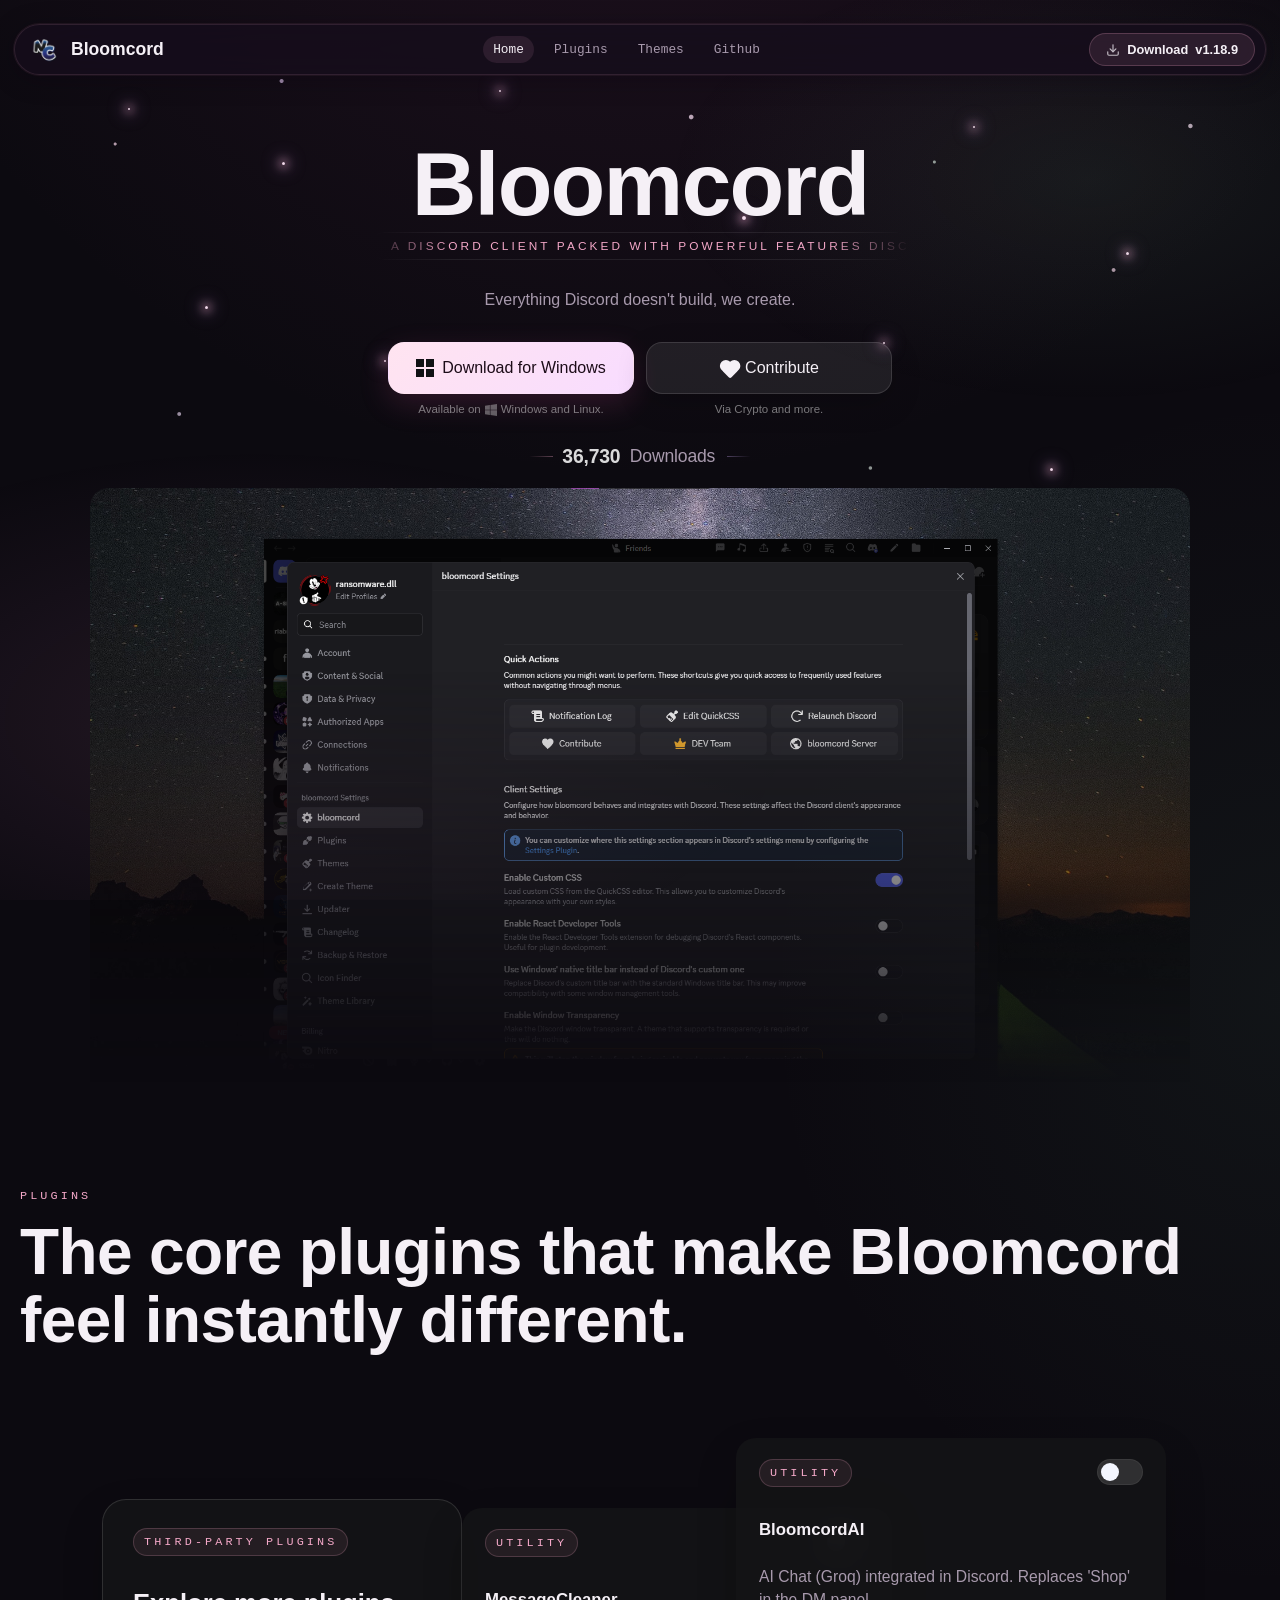
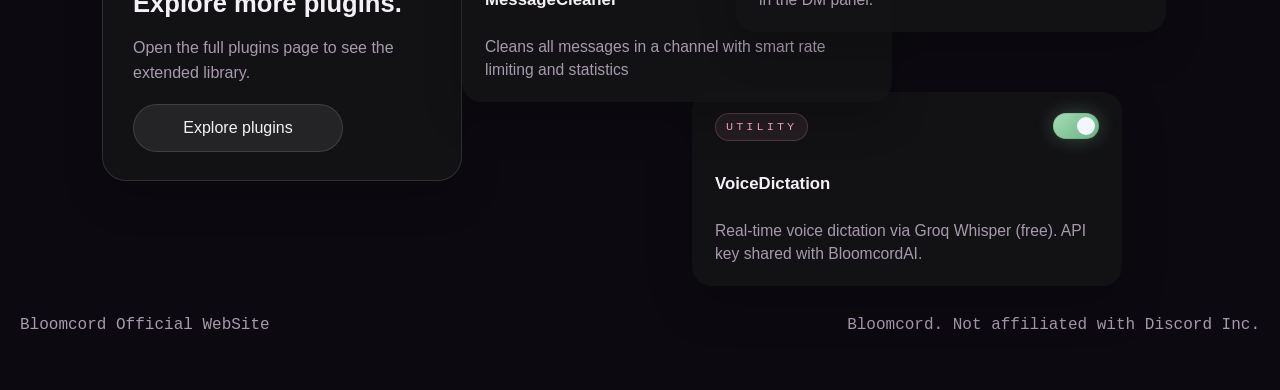
==== index.html @ 171404c5 "Add files via upload" ====
<!DOCTYPE html>
<html lang="en">
<head>
  <meta charset="utf-8">
  <meta name="viewport" content="width=device-width, initial-scale=1">
  <title>Bloomcord</title>
  <meta name="description" content="Bloomcord is a Discord client packed with powerful features Discord never gave you.">
  <link rel="icon" type="image/png" href="image.png">
  <link rel="stylesheet" href="https://api.fontshare.com/v2/css?f[]=satoshi@300,301,400,401,500,501,700,701,900,901,1,2&f[]=jet-brains-mono@101,200,201,300,301,400,401,500,501,600,601,700,701,800,801,1,2&display=swap">
  <link rel="stylesheet" href="styles.css">
</head>
<body data-page="home">
  <div class="home-sky" aria-hidden="true">
    <div class="starfield">
      <span class="star star-1"></span>
      <span class="star star-2"></span>
      <span class="star star-3"></span>
      <span class="star star-4"></span>
      <span class="star star-5"></span>
      <span class="star star-6"></span>
      <span class="star star-7"></span>
      <span class="star star-8"></span>
      <span class="star star-9"></span>
      <span class="star star-10"></span>
      <span class="star star-11"></span>
      <span class="star star-12"></span>
    </div>
  </div>

  <div class="site-shell">
    <header class="site-header glass">
      <a href="/" class="brand" aria-current="page">
        <img class="brand-mark" src="image.png" alt="Bloomcord logo" width="28" height="28">
        <span>Bloomcord</span>
      </a>
      <nav class="main-nav">
        <a href="/" class="is-active">Home</a>
        <a href="plugins.html">Plugins</a>
        <a href="themes.html">Themes</a>
       
        
        <a href="github.html">Github</a>
      </nav>
      <a href="downloads/bloomcord-Installer.exe" download="bloomcord-Installer.exe" class="header-download-btn">
        <svg width="14" height="14" viewBox="0 0 24 24" fill="none" stroke="currentColor" stroke-width="2" stroke-linecap="round" stroke-linejoin="round">
          <path d="M21 15v4a2 2 0 0 1-2 2H5a2 2 0 0 1-2-2v-4"></path>
          <polyline points="7 10 12 15 17 10"></polyline>
          <line x1="12" y1="15" x2="12" y2="3"></line>
        </svg>
        Download <span>v1.18.9</span>
      </a>
      <button class="nav-hamburger" aria-label="Open menu" aria-expanded="false">
        <span></span><span></span><span></span>
      </button>
    </header>

    <div class="mobile-nav-drawer" aria-hidden="true">
      <div class="mobile-nav-backdrop"></div>
      <div class="mobile-nav-panel">
        <div class="mobile-nav-header">
          <a href="/" class="brand">
            <img class="brand-mark" src="image.png" alt="Bloomcord logo" width="24" height="24">
            <span>Bloomcord</span>
          </a>
          <button class="mobile-nav-close" aria-label="Close menu">✕</button>
        </div>
        <nav class="mobile-nav-links">
          <a href="/" class="is-active">Home</a>
          <a href="plugins.html">Plugins</a>
          <a href="themes.html">Themes</a>
          
          
          <a href="github.html">Github</a>
        </nav>
        <a href="downloads/bloomcord-Installer.exe" download="bloomcord-Installer.exe" class="mobile-nav-download">
          <svg width="14" height="14" viewBox="0 0 24 24" fill="none" stroke="currentColor" stroke-width="2.5" stroke-linecap="round" stroke-linejoin="round">
            <path d="M21 15v4a2 2 0 0 1-2 2H5a2 2 0 0 1-2-2v-4"></path>
            <polyline points="7 10 12 15 17 10"></polyline>
            <line x1="12" y1="15" x2="12" y2="3"></line>
          </svg>
          Download <span>v1.18.9</span>
        </a>
      </div>
    </div>

    <main class="page page-home">
      <section class="hero hero-home moon-hero">
        <div class="hero-copy hero-copy-centered">
          <h1>Bloomcord</h1>
          <div class="hero-eyebrow-marquee eyebrow" data-reveal>
            <div class="hero-eyebrow-marquee-track">
              <span class="hero-eyebrow-copy">A Discord client packed with powerful features Discord never gave you.</span>
              <span class="hero-eyebrow-copy" aria-hidden="true">A Discord client packed with powerful features Discord never gave you.</span>
            </div>
          </div>
          <p class="hero-text hero-home-subtitle">Everything Discord doesn't build, we create.</p>
          <div class="hero-actions hero-actions-centered hero-actions-download" data-reveal>
            <div class="download-cta-block">
              <a class="button button-primary button-download-windows" href="downloads/bloomcord-Installer.exe" download="bloomcord-Installer.exe">
                <span class="windows-logo" aria-hidden="true"><span></span><span></span><span></span><span></span></span>
                <span>Download for Windows</span>
              </a>
              <p class="platform-availability">
                Available on
                <svg width="12" height="12" viewBox="0 0 24 24" fill="currentColor" aria-hidden="true">
                  <path d="M0 3.449L9.75 2.1v9.451H0m10.949-9.602L24 0v11.4H10.949M0 12.6h9.75v9.451L0 20.699M10.949 12.6H24V24l-13.051-1.949"></path>
                </svg>
                Windows and Linux.
              </p>
            </div>
            <div class="contribute-cta-block">
              <button class="button button-secondary button-contribute-hero" type="button" id="contribute-btn">
                <span class="contribute-logo" aria-hidden="true"><span class="contribute-heart"></span></span>
                <span>Contribute</span>
              </button>
              <p class="platform-availability">Via Crypto and more.</p>
            </div>
          </div>
          <p class="stats-text" data-reveal>
            <span id="download-counter" class="counter-value">0</span> Downloads
          </p>
        </div>
        <div class="hero-app-frame" data-reveal>
          <img class="hero-app-screenshot" src="hero-screenshot.png" alt="Bloomcord settings interface" width="1280" height="800">
        </div>
      </section>

      <section class="section-copy" data-reveal>
        <p class="eyebrow">Plugins</p>
        <h2>The core plugins that make Bloomcord feel instantly different.</h2>
      </section>

      <section class="feature-layout feature-layout-home" data-reveal>
        <article class="home-plugin-callout glass-lite">
          <span class="feature-chip">Third-party plugins</span>
          <h3>Explore more plugins.</h3>
          <p>Open the full plugins page to see the extended library.</p>
          <a href="plugins.html" class="button button-secondary">Explore plugins</a>
        </article>
        <div class="feature-column feature-column-home">
          <div class="feature-grid feature-grid-home">
            <article class="feature-card feature-plugin-card glass-lite" data-enabled="false">
              <div class="feature-plugin-head">
                <div>
                  <span class="feature-chip">Utility</span>
                  <h3>MessageCleaner</h3>
                </div>
                <button class="plugin-switch" type="button" aria-pressed="false" aria-label="Toggle MessageCleaner"><span></span></button>
              </div>
              <p>Cleans all messages in a channel with smart rate limiting and statistics</p>
            </article>
            <article class="feature-card feature-plugin-card glass-lite" data-enabled="false">
              <div class="feature-plugin-head">
                <div>
                  <span class="feature-chip">Utility</span>
                  <h3>BloomcordAI</h3>
                </div>
                <button class="plugin-switch" type="button" aria-pressed="false" aria-label="Toggle BloomcordAI"><span></span></button>
              </div>
              <p>AI Chat (Groq) integrated in Discord. Replaces 'Shop' in the DM panel.</p>
            </article>
            <article class="feature-card feature-plugin-card glass-lite" data-enabled="true">
              <div class="feature-plugin-head">
                <div>
                  <span class="feature-chip">Utility</span>
                  <h3>VoiceDictation</h3>
                </div>
                <button class="plugin-switch is-on" type="button" aria-pressed="true" aria-label="Toggle VoiceDictation"><span></span></button>
              </div>
              <p>Real-time voice dictation via Groq Whisper (free). API key shared with BloomcordAI.</p>
            </article>
          </div>
        </div>
      </section>
    </main>

    <footer class="site-footer">
      <span>Bloomcord Official WebSite</span>
      <span>Bloomcord. Not affiliated with Discord Inc.</span>
    </footer>
  </div>

  <div class="modal-shell" id="contribute-modal" hidden>
    <div class="modal-backdrop"></div>
    <section class="contribute-modal glass" role="dialog" aria-modal="true" aria-labelledby="contribute-modal-title">
      <button class="modal-close" type="button">Close</button>
      <div class="contribute-modal-glow" aria-hidden="true"></div>
      <div class="contribute-modal-head">
        <p class="eyebrow">Support Bloomcord</p>
        <h2 id="contribute-modal-title">Copy what you need in one place.</h2>
        <p class="hero-text">Wallet addresses live here with instant copy actions.</p>
      </div>
      <div class="contribute-modal-status" aria-live="polite">Choose a contact or wallet to copy</div>
      <div class="contribute-modal-grid">
        <article class="contribute-copy-card glass-lite">
          <span class="feature-chip">Bitcoin</span>
          <h3>BTC</h3>
          <p>Use Bitcoin if you want to support development directly.</p>
          <div class="contribute-copy-row">
            <code>bc1qv44jpec8yytmzvsw49p96e2j4sewwjwt5vjx30</code>
            <button class="button button-secondary contribute-copy-button" type="button">Copy</button>
          </div>
        </article>
        <article class="contribute-copy-card glass-lite">
          <span class="feature-chip">Ethereum</span>
          <h3>ETH</h3>
          <p>Support releases and ongoing updates with ETH.</p>
          <div class="contribute-copy-row">
            <code>0xf93e329Ad86c83facA40224D38c6f4F3a47f514b</code>
            <button class="button button-secondary contribute-copy-button" type="button">Copy</button>
          </div>
        </article>
        <article class="contribute-copy-card glass-lite">
          <span class="feature-chip">Solana</span>
          <h3>SOL</h3>
          <p>Support Bloomcord with SOL if the project is useful to you.</p>
          <div class="contribute-copy-row">
            <code>25uGYhWAfC6VZ8Hc4rnASWkRPAkV6Vmzv33CrUSfoFsf</code>
            <button class="button button-secondary contribute-copy-button" type="button">Copy</button>
          </div>
        </article>
        <article class="contribute-copy-card glass-lite">
          <span class="feature-chip">Litecoin</span>
          <h3>LTC</h3>
          <p>Support Bloomcord with LTC if the project is useful to you.</p>
          <div class="contribute-copy-row">
            <code>ltc1qfs35yx8fmft8qsmlp52lhlrypgsuezgwuydg7s</code>
            <button class="button button-secondary contribute-copy-button" type="button">Copy</button>
          </div>
        </article>
      </div>
    </section>
  </div>

  <script src="common.js"></script>
  <script src="script.js"></script>
</body>
</html>
---- styles.css ----
@import url("https://api.fontshare.com/v2/css?f[]=satoshi@300,301,400,401,500,501,700,701,900,901,1,2&f[]=jet-brains-mono@101,200,201,300,301,400,401,500,501,600,601,700,701,800,801,1,2&display=swap");
:root { color-scheme: dark; --font-sans: "Satoshi",sans-serif; --font-mono: "JetBrains Mono",ui-monospace,SFMono-Regular,Menlo,Monaco,Consolas,"Liberation Mono","Courier New",monospace; --bg: #0c0a10; --surface: rgba(20,14,24,.86); --surface-soft: hsla(320,40%,100%,.04); --surface-dark: rgba(10,8,14,.94); --border: hsla(320,30%,100%,.12); --border-strong: hsla(320,35%,100%,.16); --text: #f5f0f6; --muted: #a89aad; --teal: #f4a8c8; --cyan: #a8d8c0; --pink: #e8b0e0; --violet: #c8a8f0; --bloom-rose: #f078a8; --bloom-lavender: #c8a0f0; --bloom-sage: #8ec9a8; --bloom-coral: #f0a890; --shadow: 0 30px 80px rgba(12,4,18,.42); --radius: 28px; }
* { box-sizing: border-box; }
html { scroll-behavior: smooth; }
body { background: radial-gradient(ellipse 120% 80% at 50% -20%, rgba(120, 48, 100, 0.22), transparent 55%), radial-gradient(ellipse 80% 60% at 100% 50%, rgba(80, 140, 110, 0.08), transparent 50%), var(--bg); color: var(--text); font-family: var(--font-sans); margin: 0px; min-height: 100vh; overflow-x: hidden; overscroll-behavior-y: none; position: relative; }
body::after, body::before { content: ""; inset: 0px; pointer-events: none; position: fixed; z-index: 0; }
body::before { background: radial-gradient(circle at 9% 16%, rgba(255, 220, 240, 0.92) 0px, rgba(255, 220, 240, 0.92) 1px, transparent 2px), radial-gradient(circle at 22% 9%, rgba(240, 210, 255, 0.88) 0px, rgba(240, 210, 255, 0.88) 1.5px, transparent 2.5px), radial-gradient(circle at 38% 21%, rgba(255, 235, 245, 0.85) 0px, rgba(255, 235, 245, 0.85) 1px, transparent 2px), radial-gradient(circle at 54% 13%, rgba(255, 228, 248, 0.95) 0px, rgba(255, 228, 248, 0.95) 1.8px, transparent 2.8px), radial-gradient(circle at 73% 18%, rgba(230, 245, 235, 0.82) 0px, rgba(230, 245, 235, 0.82) 1px, transparent 2px), radial-gradient(circle at 87% 30%, rgba(255, 220, 240, 0.88) 0px, rgba(255, 220, 240, 0.88) 1.4px, transparent 2.4px), radial-gradient(circle at 14% 46%, rgba(248, 228, 255, 0.8) 0px, rgba(248, 228, 255, 0.8) 1.4px, transparent 2.4px), radial-gradient(circle at 31% 58%, rgba(255, 235, 248, 0.9) 0px, rgba(255, 235, 248, 0.9) 1px, transparent 2px), radial-gradient(circle at 49% 39%, rgba(255, 240, 250, 0.82) 0px, rgba(255, 240, 250, 0.82) 1px, transparent 2px), radial-gradient(circle at 68% 52%, rgba(235, 248, 240, 0.78) 0px, rgba(235, 248, 240, 0.78) 1.2px, transparent 2.2px), radial-gradient(circle at 84% 63%, rgba(255, 225, 245, 0.86) 0px, rgba(255, 225, 245, 0.86) 1px, transparent 2px), radial-gradient(circle at 93% 14%, rgba(255, 230, 250, 0.92) 0px, rgba(255, 230, 250, 0.92) 1.7px, transparent 2.7px); opacity: 0.75; }
body::after { background: radial-gradient(ellipse 70% 50% at 20% 80%, rgba(200, 120, 180, 0.12), transparent 60%), radial-gradient(ellipse 60% 45% at 85% 20%, rgba(140, 200, 160, 0.08), transparent 55%); }
.aurora, .backdrop-grid, .fx-canvas { display: none; }
.fx-canvas, .home-sky { display: block; }
a, button, input, select { font: inherit; }
.backdrop-grid, .fx-canvas { inset: 0px; pointer-events: none; position: fixed; }
.aurora { pointer-events: none; position: absolute; }
.fx-canvas { opacity: 1; transform: translateZ(0px); z-index: 0; }
.sparkle-canvas { inset: 0px; pointer-events: none; position: fixed; z-index: 0; }
.backdrop-grid { background-image: linear-gradient(rgba(244, 168, 200, 0.04) 1px, transparent 0px), linear-gradient(90deg, rgba(200, 168, 240, 0.035) 1px, transparent 0px); background-size: 48px 48px; mask-image: radial-gradient(circle, rgb(0, 0, 0), transparent 82%); z-index: 0; }
.aurora-wrap { inset: 0px; overflow: hidden; pointer-events: none; position: fixed; z-index: 0; }
.aurora { animation: 14s ease-in-out 0s infinite alternate none running floatAurora; border-radius: 999px; inset: auto; opacity: 0.85; z-index: 0; }
.aurora-a { animation: 16s ease-in-out 0s infinite alternate none running floatAurora; background: radial-gradient(circle, rgba(180, 72, 130, 0.5) 0px, rgba(120, 48, 100, 0.18) 45%, transparent 75%); height: 700px; left: -160px; top: -180px; width: 700px; }
.aurora-a, .aurora-c { display: block !important; }
.aurora-c { animation-delay: -10s; background: radial-gradient(circle, rgba(100, 160, 130, 0.42), transparent 70%); bottom: -80px; height: 480px; left: 28%; width: 480px; }
.home-sky { inset: 0px; overflow: hidden; pointer-events: none; position: fixed; z-index: 0; }
.starfield { inset: 0px; }
.star, .starfield { position: absolute; }
.star { animation: 3s ease-in-out 0s infinite normal none running twinkle; background: rgba(255, 228, 245, 0.95); border-radius: 999px; box-shadow: rgba(244, 168, 200, 0.75) 0px 0px 10px 2px, rgba(200, 168, 240, 0.35) 0px 0px 18px 4px; will-change: opacity; }
.star-1 { height: 2px; left: 10%; top: 12%; width: 2px; }
.star-2 { animation-delay: -1.4s; height: 3px; left: 22%; top: 18%; width: 3px; }
.star-3 { animation-delay: -3.2s; height: 2px; left: 39%; top: 10%; width: 2px; }
.star-4 { animation-delay: -0.8s; height: 4px; left: 58%; top: 24%; width: 4px; }
.star-5 { animation-delay: -2.6s; height: 2px; left: 76%; top: 14%; width: 2px; }
.star-6 { animation-delay: -4.1s; left: 88%; top: 28%; }
.star-6, .star-7 { height: 3px; width: 3px; }
.star-7 { animation-delay: -2.1s; left: 16%; top: 34%; }
.star-8 { animation-delay: -3.8s; left: 30%; top: 40%; }
.star-8, .star-9 { height: 2px; width: 2px; }
.star-9 { animation-delay: -1.1s; left: 69%; top: 38%; }
.star-10 { animation-delay: -5s; height: 3px; left: 82%; top: 52%; width: 3px; }
.star-11 { animation-delay: -2.9s; height: 2px; left: 12%; top: 60%; width: 2px; }
.star-12 { animation-delay: -4.7s; height: 4px; left: 48%; top: 66%; width: 4px; }
.site-shell { margin: 0px auto; padding: 24px 0px 56px; position: relative; width: min(1260px, 100% - 28px); z-index: 1; }
.glass, .glass-dark, .glass-lite { backdrop-filter: blur(22px); border: 1px solid var(--border); box-shadow: var(--shadow); }
.glass { background: var(--surface); }
.glass-dark { background: var(--surface-dark); border-color: var(--border-strong); }
.glass-lite { background: var(--surface-soft); }
.site-header { align-items: center; border-radius: 999px; display: flex; gap: 12px; justify-content: space-between; padding: 8px 10px 8px 16px; position: sticky; top: 10px; transition: transform 0.7s cubic-bezier(0.19, 1, 0.22, 1), opacity 0.7s cubic-bezier(0.19, 1, 0.22, 1); will-change: transform, opacity; z-index: 100; backdrop-filter: blur(28px) !important; background: rgba(22, 14, 28, 0.84) !important; border-color: rgba(244, 168, 200, 0.12) !important; box-shadow: rgba(12, 4, 18, 0.36) 0px 4px 24px, rgba(244, 168, 200, 0.08) 0px 0px 0px 1px !important; }
.site-header.is-hidden { filter: blur(10px); opacity: 0; pointer-events: none; transform: translateY(-60px) scale(0.92); }
.header-download-btn { align-items: center; background: rgba(244, 168, 200, 0.1); border: 1px solid rgba(244, 168, 200, 0.22); border-radius: 999px; color: var(--text); display: inline-flex; font-size: 0.8rem; font-weight: 600; gap: 7px; padding: 8px 16px; text-decoration: none; transition: background 0.16s, border-color 0.16s, transform 0.16s; white-space: nowrap; }
.header-download-btn:hover { background: rgba(244, 168, 200, 0.18); border-color: rgba(244, 168, 200, 0.38); transform: translateY(-1px); }
.header-download-btn svg { flex-shrink: 0; opacity: 0.75; }
.brand { align-items: center; color: var(--text); display: inline-flex; font-family: var(--font-sans); font-size: 1.1rem; font-weight: 800; gap: 12px; text-decoration: none; }
.brand-mark { border-radius: 6px; display: block; height: 28px; object-fit: contain; width: 28px; }
.main-nav { align-items: center; display: flex; flex-wrap: wrap; gap: 10px; }
.console-label, .counter-card span, .counter-card strong, .download-card small, .eyebrow, .feature-chip, .header-status, .inline-status, .main-nav a, .metric-card span, .seeded-creds, .site-footer, .stack-chip, .timeline-date, .user-meta { font-family: var(--font-mono); }
.main-nav a { border-radius: 999px; color: var(--muted); font-size: 0.8rem; padding: 6px 10px; text-decoration: none; transition: background 0.18s, color 0.18s; }
.main-nav a.is-active, .main-nav a:hover { background: rgba(244, 168, 200, 0.1); color: var(--text); }
.header-status { background: rgba(200, 168, 240, 0.12); border-radius: 999px; color: var(--teal); font-size: 0.74rem; padding: 9px 12px; }
.page { padding-top: 22px; }
[data-reveal] { opacity: 0; transform: translateY(32px); transition: opacity 1.4s cubic-bezier(0.22, 1, 0.36, 1), transform 1.4s cubic-bezier(0.22, 1, 0.36, 1); will-change: opacity, transform; }
[data-reveal].revealed { opacity: 1; transform: translateY(0px); }
[data-stagger] { opacity: 0; transform: translateY(32px); transition: opacity 1.4s cubic-bezier(0.22, 1, 0.36, 1), transform 1.4s cubic-bezier(0.22, 1, 0.36, 1); will-change: opacity, transform; }
[data-stagger].revealed { opacity: 1; transform: translateY(0px); }
[data-stagger]:first-child { transition-delay: 0ms; }
[data-stagger]:nth-child(2) { transition-delay: 0.25s; }
[data-stagger]:nth-child(3) { transition-delay: 0.5s; }
[data-stagger]:nth-child(4) { transition-delay: 0.75s; }
[data-stagger]:nth-child(5) { transition-delay: 1s; }
[data-stagger]:nth-child(6) { transition-delay: 1.25s; }
[data-stagger]:nth-child(7) { transition-delay: 1.5s; }
[data-stagger]:nth-child(8) { transition-delay: 1.75s; }
.word-reveal { display: inline-block; opacity: 0; transform: translateY(20px); transition-behavior: normal, normal; transition-duration: 1.2s, 1.2s; transition-timing-function: cubic-bezier(0.16, 1, 0.3, 1), cubic-bezier(0.16, 1, 0.3, 1); transition-property: opacity, transform; transition-delay: calc(var(--wi)*.12s); will-change: opacity, transform; }
.word-reveal.revealed { opacity: 1; transform: translateY(0px); }
.auth-panel, .callout-panel, .community-card, .feature-column, .hero-home, .info-card, .page-hero, .spotlight-card, .stack-column, .timeline-panel { border-radius: var(--radius); }
.hero-home { display: grid; gap: 22px; grid-template-columns: 1.08fr 0.92fr; min-height: 560px; padding: 28px; }
.moon-hero { align-items: center; background: none; border: 0px; box-shadow: none; display: flex; flex-direction: column; gap: 6px; justify-content: center; min-height: calc(-180px + 100vh); padding: 40px 24px 64px; position: relative; text-align: center; }
.page-hero { padding: 28px; }
.hero-copy, .page-hero { display: flex; flex-direction: column; justify-content: center; }
.hero-copy-centered { align-items: center; position: relative; width: min(100%, 920px); z-index: 1; }
.hero-eyebrow-marquee { background: transparent; border: 1px solid rgba(255, 255, 255, 0.08); border-radius: 999px; box-shadow: none; margin: 0px 0px 16px; mask-image: linear-gradient(90deg, transparent, rgb(0, 0, 0) 15%, rgb(0, 0, 0) 85%, transparent); overflow: hidden; padding: 6px 20px; width: min(100%, 540px); }
.hero-eyebrow-marquee-track { animation: 18s linear 0s infinite normal none running heroMarquee; display: flex; min-width: 100%; width: max-content; will-change: transform; }
.hero-eyebrow-copy { flex: 0 0 auto; padding-right: 3rem; white-space: nowrap; }
.hero-eyebrow-copy, .hero-eyebrow-marquee, .hero-home-subtitle, .hero-runtime .console-label, .hero-runtime h2 { font-family: var(--font-sans); }
.hero-eyebrow-marquee { font-size: 0.65rem; font-weight: 500; letter-spacing: 0.24em; opacity: 0.8; text-transform: uppercase; }
.hero-home-subtitle { font-weight: 500; margin-top: 0px; max-width: 760px; }
.hero-app-frame { border-radius: 18px 18px 0px 0px; box-shadow: rgba(0, 0, 0, 0.5) 0px -4px 60px, rgba(255, 255, 255, 0.07) 0px 0px 0px 1px; margin: 16px auto 0px; mask-image: linear-gradient(rgb(0, 0, 0) 30%, transparent); overflow: hidden; position: relative; width: min(1100px, 100%); }
.hero-app-frame::after { display: none; }
.hero-app-screenshot { border-radius: 18px 18px 0px 0px; display: block; height: auto; object-fit: cover; width: 100%; }
.console-label, .eyebrow, .feature-chip, .stack-chip, .team-group-title { font-size: 0.74rem; letter-spacing: 0.26em; margin: 0px 0px 16px; text-transform: uppercase; }
.team-group-title { display: block; font-size: 1.1rem; font-weight: 800; letter-spacing: 0.05em; margin: 48px 0px 24px; }
.role-owner { color: rgb(163, 112, 247) !important; text-shadow: rgba(163, 112, 247, 0.4) 0px 0px 25px; }
.role-team { color: rgb(62, 130, 247) !important; text-shadow: rgba(62, 130, 247, 0.4) 0px 0px 25px; }
.role-mod { color: rgb(241, 196, 15) !important; text-shadow: rgba(241, 196, 15, 0.4) 0px 0px 25px; }
.role-helper { color: rgb(46, 204, 113) !important; text-shadow: rgba(46, 204, 113, 0.4) 0px 0px 25px; }
.role-contributor { color: rgb(255, 133, 255) !important; text-shadow: rgba(255, 133, 255, 0.4) 0px 0px 25px; }
.hero-eyebrow-marquee { margin: 0px 0px 4px; }
.console-label, .eyebrow, .feature-chip, .stack-chip { color: var(--teal); }
.callout-panel h2, .community-card h3, .console-main h2, .download-card h3, .hero-copy h1, .info-card h3, .page-hero h1, .section-copy h2, .section-copy h3, .spotlight-card h3, .user-head h4 { font-family: var(--font-sans); letter-spacing: -0.01em; line-height: 1.06; margin: 0px; }
.hero-copy h1 { font-size: clamp(3rem, 7vw, 5.6rem); max-width: 10ch; }
.hero-copy-centered h1 { font-size: clamp(3rem, 7vw, 5.6rem); letter-spacing: -0.02em; max-width: none; }
.page-hero h1, .section-copy h2 { font-size: clamp(2.4rem, 5vw, 4.4rem); max-width: 12ch; }
.callout-panel h2, .section-copy h3 { font-size: clamp(1.8rem, 3vw, 2.4rem); }
.auth-form span, .callout-panel p, .community-card p, .console-main p, .download-card p, .download-card small, .feature-card p, .hero-text, .info-card p, .inline-status, .seeded-creds, .site-footer, .spotlight-card p, .stack-item p, .timeline-item p, .user-card small { color: var(--muted); }
.callout-panel p, .community-card p, .console-main p, .download-card p, .feature-card p, .hero-text, .info-card p, .spotlight-card p, .stack-item p, .timeline-item p { font-size: 1rem; line-height: 1.78; margin: 22px 0px 0px; }
.button-row, .counter-row, .hero-actions, .user-actions { display: flex; flex-wrap: wrap; gap: 12px; }
.stats-text { align-items: center !important; color: var(--muted) !important; display: flex !important; font-family: var(--font-sans) !important; font-size: 1.1rem !important; gap: 12px !important; justify-content: center !important; letter-spacing: -0.01em !important; margin-top: 2rem !important; }
#stable-downloads { background: linear-gradient(135deg, rgb(255, 210, 230), rgb(200, 168, 240)) text; color: var(--text); font-family: var(--font-sans); font-size: 1.15rem; font-weight: 800; -webkit-text-fill-color: transparent; display: inline-block; text-shadow: rgba(244, 168, 200, 0.2) 0px 0px 24px; vertical-align: middle; }
.stats-text::before { background: linear-gradient(90deg, transparent, rgba(244, 168, 200, 0.35)); }
.stats-text::after, .stats-text::before { content: ""; display: block; height: 1px; width: 24px; }
.stats-text::after { background: linear-gradient(270deg, transparent, rgba(200, 168, 240, 0.35)); }
.counter-value { display: inline-block; min-width: 1.5ch; transition: transform 0.6s cubic-bezier(0.34, 1.56, 0.64, 1); }
.counter-value.counting { transform: scale(1.1); }
.counter-row, .hero-actions { margin-top: 28px; }
.counter-row-centered, .hero-actions-centered { justify-content: center; }
.hero-actions-download { align-items: center; }
.download-cta-block { align-items: center; display: flex; flex-direction: column; gap: 10px; }
.platform-availability { align-items: center; color: rgba(255, 255, 255, 0.45); display: flex; flex-wrap: wrap; font-size: 0.72rem; font-weight: 400; gap: 4px; justify-content: center; line-height: 1; margin: 0px; opacity: 1; }
.platform-availability svg { flex-shrink: 0; opacity: 0.75; }
.stats-text { align-items: center; color: rgba(255, 255, 255, 0.45); display: flex; font-size: 0.72rem; font-weight: 400; gap: 4px; justify-content: center; line-height: 1; margin: -2px 0px 0px; }
.stats-text span { color: rgba(255, 255, 255, 0.85); font-weight: 600; }
.contribute-cta-block { align-items: center; display: flex; flex-direction: column; gap: 10px; }
.button { align-items: center; background: rgba(255, 255, 255, 0.043); border: 1px solid var(--border); border-radius: 999px; color: var(--text); cursor: pointer; display: inline-flex; gap: 8px; justify-content: center; padding: 14px 18px; text-decoration: none; transition: transform 0.18s, border-color 0.18s, background 0.18s; }
.button:hover { border-color: rgba(255, 255, 255, 0.25); transform: translateY(-2px); }
.button-primary { background: linear-gradient(135deg, rgb(255, 200, 220), rgb(220, 180, 248)); border-color: transparent; color: rgb(28, 12, 24); box-shadow: rgba(244, 168, 200, 0.25) 0px 8px 28px; }
.button-secondary { background: rgba(255, 255, 255, 0.08); }
.button-download-windows { background: linear-gradient(135deg, rgb(255, 228, 240), rgb(248, 220, 255)); border-radius: 16px; box-shadow: rgba(180, 72, 130, 0.2) 0px 10px 30px; color: rgb(28, 12, 24); min-width: 246px; padding: 16px 26px; }
.button-download-windows:hover { background: linear-gradient(135deg, rgb(255, 240, 248), rgb(255, 255, 255)); border-color: transparent; }
.button-contribute-hero { background: rgba(255, 255, 255, 0.08); border-color: rgba(255, 255, 255, 0.12); border-radius: 16px; box-shadow: rgba(0, 0, 0, 0.18) 0px 10px 30px; justify-content: center; min-width: 246px; padding: 16px 26px; }
.button-contribute-hero:hover { background: rgba(255, 255, 255, 0.12); }
.modal-shell { display: grid; inset: 0px; padding: 28px; place-items: center; position: fixed; z-index: 120; }
.modal-shell[hidden] { display: none; }
.modal-backdrop { backdrop-filter: blur(14px); background: radial-gradient(circle at 50% 20%, rgba(244, 168, 200, 0.12), transparent 24%), rgba(8, 4, 12, 0.78); inset: 0px; position: absolute; }
.modal-shell:not([hidden]) .modal-backdrop { animation: 0.22s ease 0s 1 normal forwards running modalFadeIn; }
.contribute-modal { background: linear-gradient(rgba(14, 14, 16, 0.98), rgba(8, 8, 10, 0.96)); border: 1px solid rgba(255, 255, 255, 0.12); border-radius: 34px; box-shadow: rgba(0, 0, 0, 0.46) 0px 38px 120px; max-height: min(92vh, 920px); overflow: auto; padding: 24px; position: relative; width: min(1040px, -32px + 100vw); z-index: 1; }
.modal-shell:not([hidden]) .contribute-modal { animation: 0.28s cubic-bezier(0.2, 0.9, 0.2, 1) 0s 1 normal forwards running modalPopIn; }
.contribute-modal-glow { background: radial-gradient(circle, rgba(244, 168, 200, 0.22), rgba(200, 168, 240, 0.08) 40%, transparent 68%); border-radius: 50%; filter: blur(26px); height: 220px; inset: 0px auto auto 50%; pointer-events: none; position: absolute; transform: translateX(-50%); width: min(540px, 86vw); }
.contribute-modal-grid, .contribute-modal-head, .contribute-modal-status { position: relative; z-index: 1; }
.contribute-modal-head { margin-bottom: 10px; max-width: 640px; }
.contribute-modal-head h2 { font-family: var(--font-sans); font-size: clamp(1.6rem, 4vw, 2.6rem); line-height: 0.95; margin: 8px 0px 6px; }
.contribute-modal-status { align-items: center; background: rgba(255, 255, 255, 0.06); border: 1px solid rgba(255, 255, 255, 0.1); border-radius: 999px; color: rgba(255, 255, 255, 0.86); display: inline-flex; margin-bottom: 14px; min-height: 36px; padding: 8px 12px; }
.contribute-modal-grid { display: grid; gap: 12px; grid-template-columns: repeat(3, minmax(0px, 1fr)); }
.contribute-copy-card { background: linear-gradient(rgba(255, 255, 255, 0.05), rgba(255, 255, 255, 0.03)); border: 1px solid rgba(255, 255, 255, 0.08); border-radius: 20px; overflow: hidden; padding: 16px; position: relative; transition: transform 0.18s, border-color 0.18s, background 0.18s; }
.modal-shell:not([hidden]) .contribute-copy-card { animation: 0.32s ease 0s 1 normal forwards running modalCardIn; opacity: 0; transform: translateY(18px) scale(0.985); }
.modal-shell:not([hidden]) .contribute-copy-card:nth-child(2) { animation-delay: 35ms; }
.modal-shell:not([hidden]) .contribute-copy-card:nth-child(3) { animation-delay: 70ms; }
.modal-shell:not([hidden]) .contribute-copy-card:nth-child(4) { animation-delay: 105ms; }
.modal-shell:not([hidden]) .contribute-copy-card:nth-child(5) { animation-delay: 0.14s; }
.modal-shell:not([hidden]) .contribute-copy-card:nth-child(6) { animation-delay: 175ms; }
.contribute-copy-card::before { background: radial-gradient(circle, rgba(255, 255, 255, 0.08), transparent 72%); border-radius: 50%; content: ""; height: 180px; inset: -35% auto auto 50%; opacity: 0; position: absolute; transform: translateX(-50%); transition: opacity 0.18s; width: 180px; }
.contribute-copy-card:hover { background: linear-gradient(rgba(255, 255, 255, 0.07), rgba(255, 255, 255, 0.04)); border-color: rgba(255, 255, 255, 0.16); transform: translateY(-3px); }
.contribute-copy-card.is-copied::before, .contribute-copy-card:hover::before { opacity: 1; }
.contribute-copy-card h3 { font-size: 1.05rem; margin: 10px 0px 4px; }
.contribute-copy-card p { color: var(--muted); font-size: 0.85rem; margin: 0px; }
.contribute-copy-row { align-items: center; display: flex; gap: 10px; justify-content: space-between; margin-top: 12px; }
.contribute-copy-row code { background: rgba(255, 255, 255, 0.055); border: 1px solid rgba(255, 255, 255, 0.07); border-radius: 14px; color: rgba(255, 255, 255, 0.88); display: block; flex: 1 1 0%; font-family: var(--font-mono); font-size: 0.84rem; min-width: 0px; overflow: hidden; padding: 10px 12px; text-overflow: ellipsis; white-space: nowrap; }
.contribute-copy-button { border-radius: 14px; min-width: 102px; padding-inline: 16px; }
.contribute-copy-card.is-copied .contribute-copy-button { background: rgba(255, 255, 255, 0.16); border-color: rgba(255, 255, 255, 0.22); }
.modal-close { background: rgba(255, 255, 255, 0.05); border: 1px solid rgba(255, 255, 255, 0.1); border-radius: 999px; color: rgba(255, 255, 255, 0.86); cursor: pointer; display: inline-flex; margin-bottom: 20px; margin-left: auto; padding: 10px 14px; position: sticky; top: 0px; z-index: 2; }
.modal-close:hover { background: rgba(255, 255, 255, 0.09); }
body.modal-open { overflow: hidden; }
@keyframes modalFadeIn { 
  0% { opacity: 0; }
  100% { opacity: 1; }
}
@keyframes modalPopIn { 
  0% { opacity: 0; transform: translateY(26px) scale(0.97); }
  100% { opacity: 1; transform: translateY(0px) scale(1); }
}
.contribute-logo { height: 18px; position: relative; transform: rotate(-45deg); width: 18px; }
.contribute-heart, .contribute-heart::after, .contribute-heart::before { background: currentcolor; display: block; position: absolute; }
.contribute-heart { border-radius: 2px; height: 12px; left: 3px; top: 6px; width: 12px; }
.contribute-heart::after, .contribute-heart::before { border-radius: 50%; content: ""; height: 12px; width: 12px; }
.contribute-heart::before { left: 0px; top: -6px; }
.contribute-heart::after { left: 6px; top: 0px; }
.windows-logo { display: grid; gap: 2px; grid-template-columns: repeat(2, 8px); grid-template-rows: repeat(2, 8px); }
.windows-logo span { background: rgb(16, 17, 20); display: block; height: 8px; width: 8px; }
.download-availability { color: rgba(255, 255, 255, 0.76); font-size: 0.95rem; margin: 0px; }
.counter-row { align-items: stretch; }
.counter-card { border-radius: 22px; min-width: 190px; padding: 16px; }
.counter-card.alt { background: rgba(255, 255, 255, 0.06); }
.counter-card strong, .metric-card strong { color: var(--text); display: block; font-size: 1.8rem; margin-top: 10px; }
.moon-stage { display: grid; min-height: 520px; place-items: center; position: relative; width: min(100%, 720px); }
.moon-halo { animation: 8s ease-in-out 0s infinite normal none running pulseMoon; aspect-ratio: 1 / 1; background: radial-gradient(circle, rgba(244, 168, 200, 0.28) 0px, rgba(200, 168, 240, 0.14) 28%, rgba(168, 216, 192, 0.06) 56%, transparent 76%); border-radius: 50%; filter: blur(46px); position: absolute; transform: translateZ(0px); width: min(96vw, 630px); will-change: opacity; }
.moon-disc { aspect-ratio: 1 / 1; display: grid; filter: drop-shadow(rgba(244, 168, 200, 0.2) 0px 0px 28px) drop-shadow(rgba(200, 168, 240, 0.22) 0px 0px 88px); place-items: center; position: relative; transform: translateZ(0px); transition: filter 0.22s; width: min(78vw, 420px); z-index: 1; }
.moon-disc, .moon-image { user-select: none; }
.moon-image { display: block; height: 100%; object-fit: contain; pointer-events: none; width: 100%; -webkit-user-drag: none; }
body[data-page="home"] .moon-disc:hover { filter: drop-shadow(rgba(255, 200, 220, 0.28) 0px 0px 36px) drop-shadow(rgba(220, 180, 248, 0.28) 0px 0px 110px); }
.hero-runtime { border-radius: 24px; margin-top: 24px; padding: 18px 20px; width: min(100%, 520px); }
.hero-runtime h2 { font-family: var(--font-sans); font-size: clamp(1.6rem, 4vw, 2.4rem); margin: 6px 0px 0px; }
.hero-runtime p { margin: 10px 0px 0px; }
.hero-metric-grid { grid-template-columns: repeat(auto-fit, minmax(150px, 1fr)); margin: 34px auto 0px; width: min(100%, 920px); }
.hero-console { padding: 16px; }
.console-top { display: flex; gap: 8px; }
.console-top span { background: rgba(255, 255, 255, 0.22); border-radius: 50%; height: 10px; width: 10px; }
.console-main { padding: 18px 4px 6px; }
.console-main h2 { font-size: clamp(2rem, 4vw, 3.2rem); }
.community-grid, .download-grid, .feature-grid, .info-grid, .metric-grid, .plugin-grid, .stack-list, .timeline-panel, .user-list { display: grid; gap: 16px; }
.community-grid .glass, .discord-member-list .glass, .discord-member-list .glass-dark, .plugin-grid .glass, .plugin-grid .glass-dark, .plugin-grid .glass-lite, .proj-grid .glass, .team-grid .glass-dark, .themes-grid .glass, .themes-grid .glass-dark { backdrop-filter: none; }
.metric-grid { grid-template-columns: repeat(2, minmax(0px, 1fr)); margin-top: 14px; }
.community-card, .download-card, .feature-card, .info-card, .inline-status, .metric-card, .plugin-card, .seeded-creds, .stack-item, .timeline-item, .user-card { background: rgba(255, 255, 255, 0.04); border: 1px solid rgba(255, 255, 255, 0.08); border-radius: 22px; padding: 18px; }
.community-grid, .discord-live-grid, .download-grid, .feature-layout, .info-grid, .preview-shell, .preview-toolbar, .spotlight-row { display: grid; gap: 18px; margin-top: 18px; }
.spotlight-row { grid-template-columns: repeat(3, minmax(0px, 1fr)); margin-top: 20px; }
.discord-live-shell, .feature-layout, .team-shell { margin-top: 18px; padding: 22px; }
.team-head { margin: 0px auto; max-width: 720px; text-align: center; }
.team-group { margin-top: 18px; }
.team-group-title { color: rgb(232, 176, 224); font-size: 1.3rem; margin: 0px 0px 14px; text-align: center; }
.team-grid { display: grid; gap: 14px; grid-template-columns: repeat(auto-fit, minmax(200px, 1fr)); justify-content: center; margin: 0px auto; max-width: 960px; }
.team-grid-owner { grid-template-columns: repeat(auto-fit, minmax(200px, 280px)); justify-content: center; }
.team-card { background: rgba(18, 18, 20, 0.85); border: 1px solid rgba(255, 255, 255, 0.08); border-radius: 16px; margin: 0px auto; overflow: hidden; padding: 24px 16px 18px; position: relative; transition: border-color 0.18s, transform 0.18s; width: 100%; }
.team-card:hover { border-color: rgba(255, 255, 255, 0.16); transform: translateY(-2px); }
.team-card::before { display: none; }
.team-card > * { position: relative; z-index: 1; }
.team-avatar-wrap { margin: 0px auto 10px; position: relative; width: 64px; }
.team-avatar { background: rgba(255, 255, 255, 0.06); border: 2px solid rgba(255, 255, 255, 0.1); border-radius: 50%; height: 64px; overflow: hidden; width: 64px; }
.team-avatar-fallback, .team-avatar-image { display: grid; height: 100%; place-items: center; width: 100%; }
.team-avatar-image { object-fit: cover; }
.team-avatar-decoration { height: calc(100% + 24px); inset: -12px; object-fit: contain; pointer-events: none; position: absolute; width: calc(100% + 24px); z-index: 2; }
.team-avatar-fallback { color: rgba(255, 255, 255, 0.92); font-family: var(--font-sans); font-size: 2rem; }
.team-avatar-wrap .discord-status-dot { border: 3px solid rgba(18, 18, 20, 0.95); bottom: 0px; height: 14px; position: absolute; right: 0px; width: 14px; }
.team-card h4 { font-size: 1.1rem; font-weight: 700; margin: 0px; }
.team-card h4, .team-card p, .team-handle, .team-role { text-align: center; }
.team-handle { display: none; }
.team-github-badge { align-items: center; background: rgba(255, 255, 255, 0.08); border: 1px solid rgba(255, 255, 255, 0.15); border-radius: 50%; color: rgba(255, 255, 255, 0.55); display: flex; height: 28px; justify-content: center; position: absolute; right: 12px; text-decoration: none; top: 12px; transition: background 0.2s, color 0.2s, border-color 0.2s; width: 28px; }
.team-github-badge:hover { background: rgba(255, 255, 255, 0.16); border-color: rgba(255, 255, 255, 0.35); color: rgba(255, 255, 255, 0.9); }
.team-role { color: rgba(255, 255, 255, 0.82); display: block; font-size: 0.9rem; font-weight: 700; margin: 6px 0px 0px; }
.team-card p { color: rgba(255, 255, 255, 0.45); font-size: 0.82rem; font-style: italic; line-height: 1.4; margin: 8px auto 0px; max-width: 280px; }
.discord-live-head { max-width: 760px; }
.discord-live-grid { align-items: start; grid-template-columns: 1.05fr 0.95fr 0.95fr; }
.discord-live-card { border-radius: 24px; padding: 20px; }
.discord-live-summary { gap: 18px; }
.discord-live-server { align-items: center; display: flex; gap: 16px; }
.discord-live-server h3 { font-size: 1.4rem; margin: 8px 0px; }
.discord-live-server p { color: var(--muted); line-height: 1.6; margin: 0px; }
.discord-live-icon { background: rgba(255, 255, 255, 0.08); border: 1px solid rgba(255, 255, 255, 0.08); border-radius: 22px; display: grid; flex: 0 0 auto; font-family: var(--font-sans); font-size: 2rem; height: 72px; overflow: hidden; place-items: center; width: 72px; }
.discord-live-icon img { display: block; height: 100%; object-fit: cover; width: 100%; }
.discord-live-metrics { display: grid; gap: 14px; grid-template-columns: repeat(2, minmax(0px, 1fr)); margin: 18px 0px; }
.discord-live-metric { background: rgba(255, 255, 255, 0.04); border: 1px solid rgba(255, 255, 255, 0.06); border-radius: 18px; padding: 16px; }
.discord-live-metric span { color: var(--muted); display: block; margin-bottom: 8px; }
.discord-live-metric strong { font-size: 1.9rem; }
.discord-hierarchy-list, .discord-member-list { display: grid; gap: 6px; max-height: 400px; overflow-y: auto; scrollbar-color: rgba(255, 255, 255, 0.12) transparent; scrollbar-width: thin; }
.discord-hierarchy-item, .discord-member-item { align-items: center; background: rgba(255, 255, 255, 0.04); border: 1px solid rgba(255, 255, 255, 0.06); border-radius: 12px; display: flex; gap: 10px; justify-content: space-between; padding: 10px 14px; }
.discord-hierarchy-item { justify-content: flex-start; }
.discord-hierarchy-category { color: rgba(255, 255, 255, 0.45); font-size: 0.72rem; font-weight: 700; letter-spacing: 0.08em; margin-top: 10px; padding: 4px 2px; text-transform: uppercase; }
.discord-hierarchy-category:first-child { margin-top: 0px; }
.discord-hierarchy-icon { color: rgba(255, 255, 255, 0.4); flex-shrink: 0; font-size: 0.9rem; text-align: center; width: 20px; }
.discord-hierarchy-bullet { background: rgba(255, 168, 95, 0.88); border-radius: 50%; box-shadow: rgba(255, 138, 41, 0.18) 0px 0px 12px; height: 8px; width: 8px; }
.discord-hierarchy-name { color: rgba(255, 255, 255, 0.86); font-size: 0.9rem; }
.discord-member-meta { align-items: center; display: flex; gap: 12px; min-width: 0px; }
.discord-member-copy { min-width: 0px; }
.discord-member-meta span, .discord-member-meta strong { display: block; }
.discord-member-meta strong { overflow: hidden; text-overflow: ellipsis; white-space: nowrap; }
.discord-member-avatar-wrap { flex: 0 0 auto; position: relative; }
.discord-member-avatar { background: rgba(255, 255, 255, 0.08); border-radius: 50%; height: 38px; object-fit: cover; width: 38px; }
.discord-member-avatar-fallback { color: rgba(255, 255, 255, 0.9); display: grid; font-weight: 700; place-items: center; }
.discord-status-dot { background: rgb(107, 114, 128); border-radius: 50%; display: block; height: 10px; width: 10px; }
.discord-status-online { background: rgb(87, 242, 135) !important; }
.discord-status-idle { background: rgb(250, 166, 26) !important; }
.discord-status-dnd { background: rgb(237, 66, 69) !important; }
.discord-status-streaming { background: rgb(155, 89, 182) !important; }
.discord-status-offline { background: rgb(107, 114, 128) !important; }
.discord-empty-state { background: rgba(255, 255, 255, 0.04); border: 1px solid rgba(255, 255, 255, 0.06); border-radius: 18px; color: var(--muted); line-height: 1.6; padding: 16px; }
.page-project { display: grid; gap: 22px; }
.proj-hub { margin: 0px auto; padding: 60px 24px 80px; width: min(900px, 100%); }
.proj-hub-header { margin-bottom: 40px; }
.proj-hub-title { font-family: var(--font-sans); font-size: clamp(2.2rem, 5vw, 3.4rem); letter-spacing: -0.03em; line-height: 1; margin: 8px 0px 6px; }
.proj-hub-count { color: rgba(255, 255, 255, 0.42); font-family: var(--font-mono); font-size: 0.8rem; letter-spacing: 0.06em; margin: 0px; }
.proj-search-wrap { margin-bottom: 28px; position: relative; }
.proj-search-icon { color: rgba(255, 255, 255, 0.35); left: 14px; pointer-events: none; position: absolute; top: 50%; transform: translateY(-50%); }
.proj-search { background: rgba(255, 255, 255, 0.04); border: 1px solid rgba(255, 255, 255, 0.1); border-radius: 12px; box-sizing: border-box; color: rgba(255, 255, 255, 0.88); font-family: var(--font-sans); font-size: 0.9rem; outline: none; padding: 11px 16px 11px 42px; transition: border-color 0.18s, background 0.18s; width: 100%; }
.proj-search::placeholder { color: rgba(255, 255, 255, 0.28); }
.proj-search:focus { background: rgba(255, 255, 255, 0.07); border-color: rgba(255, 255, 255, 0.22); }
.proj-search::-webkit-search-cancel-button { filter: invert(1) opacity(0.4); }
.proj-grid { display: grid; gap: 16px; grid-template-columns: repeat(auto-fill, minmax(340px, 1fr)); }
.proj-card { border: 1px solid rgba(255, 255, 255, 0.08); border-radius: 16px; color: inherit; display: flex; flex-direction: column; gap: 14px; padding: 22px 24px; text-decoration: none; transition: border-color 0.18s, background 0.18s, transform 0.18s; }
.proj-card:hover { background: rgba(255, 255, 255, 0.04); border-color: rgba(255, 255, 255, 0.18); transform: translateY(-2px); }
.proj-card-top { align-items: center; display: flex; gap: 12px; }
.proj-card-avatar { object-fit: contain; }
.proj-card-avatar, .proj-card-avatar-sc { border-radius: 10px; flex-shrink: 0; height: 40px; width: 40px; }
.proj-card-avatar-sc { align-items: center; background: linear-gradient(135deg, rgb(255, 85, 0), rgb(255, 136, 0)); color: rgb(255, 255, 255); display: flex; justify-content: center; }
.proj-card-names { display: flex; flex-direction: column; gap: 1px; line-height: 1.2; }
.proj-card-org { color: rgba(255, 255, 255, 0.4); font-family: var(--font-mono); font-size: 0.72rem; }
.proj-card-name { color: rgba(255, 255, 255, 0.92); font-size: 1rem; font-weight: 600; }
.proj-card-desc { color: rgba(255, 255, 255, 0.55); flex: 1 1 0%; font-size: 0.86rem; line-height: 1.55; margin: 0px; }
.proj-card-footer { align-items: center; border-top: 1px solid rgba(255, 255, 255, 0.06); display: flex; gap: 12px; justify-content: space-between; margin-top: auto; padding-top: 10px; }
.proj-card-stat { gap: 5px; }
.proj-card-lang, .proj-card-stat { align-items: center; color: rgba(255, 255, 255, 0.45); display: flex; font-family: var(--font-mono); font-size: 0.76rem; }
.proj-card-lang { gap: 6px; }
.proj-lang-dot { border-radius: 50%; flex-shrink: 0; height: 10px; width: 10px; }
.project-stage { background: none; display: grid; min-height: calc(-138px + 100vh); overflow: hidden; padding: 18px; place-items: center; position: relative; }
.project-stage-glow, .project-stage-grid { inset: 0px; pointer-events: none; position: absolute; }
.project-stage-glow { background: radial-gradient(circle at 50% 28%, rgba(255, 139, 44, 0.18), transparent 20%), radial-gradient(circle at 50% 48%, rgba(255, 139, 44, 0.08), transparent 34%); filter: blur(18px); }
.project-stage-grid { background: linear-gradient(90deg, rgba(255, 132, 34, 0.024), transparent 18%, transparent 82%, rgba(255, 132, 34, 0.024)), radial-gradient(circle at 50% 18%, rgba(255, 153, 73, 0.04), transparent 26%), radial-gradient(circle at 50% 76%, rgba(255, 153, 73, 0.024), transparent 30%); filter: blur(16px); mask-image: radial-gradient(circle, rgb(0, 0, 0), transparent 88%); opacity: 0.42; }
.project-collection-head, .project-rail, .project-screen-card { position: relative; z-index: 1; }
.project-collection-head { align-items: end; display: flex; gap: 20px; justify-content: space-between; margin-bottom: 12px; width: min(100%, 1180px); }
.project-collection-head h1 { font-family: var(--font-sans); font-size: clamp(2rem, 4vw, 3.3rem); line-height: 0.95; margin: 10px 0px 0px; max-width: 720px; }
.project-collection-meta { display: flex; flex-wrap: wrap; gap: 10px; justify-content: flex-end; }
.project-index-pill, .project-next-pill { align-items: center; border: 1px solid rgba(255, 255, 255, 0.09); border-radius: 999px; display: inline-flex; font-family: var(--font-mono); font-size: 0.76rem; letter-spacing: 0.12em; padding: 9px 14px; text-transform: uppercase; }
.project-index-pill { background: rgba(255, 141, 43, 0.08); color: rgba(255, 182, 122, 0.92); }
.project-next-pill { background: rgba(255, 255, 255, 0.04); color: rgba(255, 255, 255, 0.58); }
.project-screen-card { background: radial-gradient(circle at 50% 24%, rgba(255, 124, 26, 0.16), transparent 16%), linear-gradient(rgba(13, 10, 8, 0.98), rgb(4, 4, 4)); border: 1px solid rgba(255, 255, 255, 0.08); border-radius: 38px; box-shadow: rgba(0, 0, 0, 0.52) 0px 40px 140px; min-height: 680px; overflow: hidden; position: relative; width: min(100%, 980px); }
.project-screen-card::after { background: radial-gradient(circle at 50% 52%, rgba(255, 128, 28, 0.08), transparent 22%), radial-gradient(circle, transparent, rgba(0, 0, 0, 0.22) 76%, rgba(0, 0, 0, 0.72) 100%); content: ""; inset: 0px; pointer-events: none; position: absolute; }
.project-screen-fade { pointer-events: none; position: absolute; z-index: 1; }
.project-screen-fade-bottom, .project-screen-fade-top { height: 120px; left: 0px; right: 0px; }
.project-screen-fade-top { background: linear-gradient(rgb(3, 3, 3), rgba(3, 3, 3, 0)); top: 0px; }
.project-screen-fade-bottom { background: linear-gradient(0deg, rgb(3, 3, 3), rgba(3, 3, 3, 0)); bottom: 0px; }
.project-screen-fade-left, .project-screen-fade-right { bottom: 0px; top: 0px; width: 120px; }
.project-screen-fade-left { background: linear-gradient(90deg, rgb(3, 3, 3), rgba(3, 3, 3, 0)); left: 0px; }
.project-screen-fade-right { background: linear-gradient(270deg, rgb(3, 3, 3), rgba(3, 3, 3, 0)); right: 0px; }
.project-screen-inner { align-content: center; display: grid; gap: 20px; min-height: 680px; padding: 72px 48px; place-items: center; position: relative; text-align: center; z-index: 2; }
.project-version-pill { background: rgba(255, 135, 34, 0.06); border: 1px solid rgba(255, 138, 41, 0.22); border-radius: 999px; color: rgba(255, 171, 98, 0.88); font-family: var(--font-mono); font-size: 0.76rem; letter-spacing: 0.18em; padding: 8px 14px; text-transform: uppercase; }
.project-logo-wordmark { font-family: var(--font-sans); font-size: clamp(4rem, 11vw, 8.6rem); letter-spacing: -0.08em; line-height: 0.88; margin: 0px; }
.project-logo-light { color: rgb(247, 243, 238); }
.project-logo-accent { color: rgb(255, 138, 33); }
.project-screen-copy { color: rgba(255, 255, 255, 0.4); font-family: var(--font-mono); font-size: 0.98rem; line-height: 1.8; margin: 0px; width: min(100%, 470px); }
.project-screen-actions { display: grid; gap: 10px; place-items: center; }
.project-screen-button { border-radius: 16px; font-weight: 700; min-width: 256px; padding: 18px 28px; }
.project-screen-button-primary { background: linear-gradient(135deg, rgb(255, 157, 63), rgb(255, 122, 24)); border-color: rgba(255, 149, 54, 0.28); box-shadow: rgba(255, 122, 24, 0.24) 0px 18px 40px; color: rgb(255, 247, 240); }
.project-screen-button-primary:hover { background: linear-gradient(135deg, rgb(255, 173, 89), rgb(255, 132, 31)); border-color: rgba(255, 184, 124, 0.34); }
.project-screen-ghost { color: rgba(255, 176, 113, 0.62); font-size: 0.92rem; }
.project-screen-downloads { color: rgba(255, 160, 82, 0.76); font-family: var(--font-mono); font-size: 0.88rem; }
.project-rail { display: grid; gap: 14px; grid-template-columns: repeat(3, minmax(0px, 1fr)); margin-top: 14px; width: min(100%, 1180px); }
.project-rail-card { align-items: flex-start; background: rgba(255, 255, 255, 0.035); border: 1px solid rgba(255, 255, 255, 0.07); border-radius: 22px; display: flex; gap: 14px; min-height: 120px; padding: 18px; }
.project-rail-card strong { display: block; font-size: 1rem; margin-bottom: 8px; }
.project-rail-card p { color: var(--muted); line-height: 1.55; margin: 0px; }
.project-rail-card-active { background: linear-gradient(rgba(255, 140, 46, 0.09), rgba(255, 255, 255, 0.035)); border-color: rgba(255, 149, 54, 0.16); }
.project-rail-index { color: rgba(255, 163, 87, 0.82); flex: 0 0 auto; font-family: var(--font-mono); font-size: 0.9rem; min-width: 34px; }
.feature-layout-home { align-items: center; grid-template-columns: minmax(280px, 360px) minmax(0px, 1fr); margin: 18px auto 0px; width: min(100%, 1120px); }
.feature-column-home { display: flex; justify-content: flex-end; min-height: 460px; width: 100%; }
.feature-grid-home { margin-left: auto; min-height: 460px; position: relative; width: min(100%, 700px); }
.home-plugin-callout { align-items: flex-start; background: rgba(20, 20, 22, 0.94); border-radius: 24px; box-shadow: rgba(0, 0, 0, 0.2) 0px 18px 40px; display: flex; flex-direction: column; gap: 18px; justify-content: center; min-height: 260px; padding: 28px 30px; }
.home-plugin-callout h3 { font-size: clamp(1.5rem, 2vw, 2.2rem); line-height: 1.05; margin: 0px; }
.home-plugin-callout p { color: var(--muted); font-size: 1rem; line-height: 1.6; margin: 0px; }
.home-plugin-callout .button { min-width: 210px; }
.feature-plugin-card { background: rgba(20, 20, 22, 0.94); border-color: transparent; border-radius: 20px; box-shadow: rgba(0, 0, 0, 0.2) 0px 18px 40px; min-height: 118px; padding: 20px 22px; position: absolute; width: min(100%, 430px); }
.feature-plugin-card[data-enabled="true"] { border-color: transparent; box-shadow: rgba(0, 0, 0, 0.22) 0px 18px 46px; }
.feature-plugin-card:first-child { right: 286px; top: 98px; z-index: 2; }
.feature-plugin-card:nth-child(2) { right: 12px; top: 28px; z-index: 3; }
.feature-plugin-card:nth-child(3) { right: 56px; top: 282px; z-index: 1; }
.feature-plugin-head { align-items: flex-start; display: flex; gap: 18px; justify-content: space-between; margin-bottom: 10px; }
.feature-plugin-head h3 { font-size: 1.05rem; line-height: 1.15; }
.feature-plugin-card p { font-size: 0.98rem; line-height: 1.45; margin-top: 0px; }
.plugin-switch { background: rgba(255, 255, 255, 0.12); border: 0px; border-radius: 999px; box-shadow: rgba(255, 255, 255, 0.06) 0px 0px 0px 1px inset; cursor: pointer; flex: 0 0 auto; height: 26px; position: relative; transition: background 0.18s, box-shadow 0.18s; width: 46px; }
.plugin-switch span { background: rgb(244, 246, 255); border-radius: 50%; height: 18px; left: 4px; position: absolute; top: 4px; transition: transform 0.18s; width: 18px; }
.plugin-switch.is-on { background: linear-gradient(135deg, rgb(168, 220, 180), rgb(100, 180, 130)); box-shadow: rgba(40, 100, 70, 0.14) 0px 0px 0px 1px inset, rgba(168, 220, 180, 0.28) 0px 0px 18px; }
.plugin-switch.is-on span { transform: translateX(20px); }
.preview-toolbar { align-items: center; grid-template-columns: 280px 1fr; }
.preview-shell { align-items: stretch; grid-template-columns: 84px 260px 1fr 280px; min-height: 760px; padding: 18px; }
.section-copy { padding: 42px 6px 16px; }
.section-copy.compact { padding: 0px 0px 16px; }
.home-release-copy { border-top: 1px solid rgba(255, 255, 255, 0.08); margin: 56px auto 0px; padding: 28px 6px 0px; width: min(100%, 980px); }
.community-grid, .download-grid, .feature-grid, .info-grid { grid-template-columns: repeat(2, minmax(0px, 1fr)); }
.plugin-toolbar { align-items: end; border-radius: 24px; display: grid; gap: 18px; grid-template-columns: minmax(0px, 1fr) auto; margin-top: 22px; padding: 18px 20px; }
.plugin-search { display: grid; gap: 10px; }
.plugin-search input { background: rgba(255, 255, 255, 0.043); border: 1px solid rgba(255, 255, 255, 0.1); border-radius: 16px; color: var(--text); font: inherit; min-height: 50px; outline: 0px; padding: 0px 16px; transition: border-color 0.18s, background 0.18s, box-shadow 0.18s; width: 100%; }
.plugin-search input::placeholder { color: rgba(255, 255, 255, 0.38); }
.plugin-search input:focus { background: rgba(255, 255, 255, 0.06); border-color: rgba(244, 168, 200, 0.35); box-shadow: rgba(244, 168, 200, 0.08) 0px 0px 0px 4px; }
.plugin-toolbar-meta { display: grid; gap: 8px; justify-items: end; }
.plugin-toolbar-meta strong { color: var(--text); font-family: var(--font-sans); font-size: 1.35rem; line-height: 1; }
.feature-chip, .stack-chip { background: rgba(244, 168, 200, 0.08); border: 1px solid rgba(244, 168, 200, 0.2); border-radius: 999px; display: inline-flex; padding: 6px 10px; width: fit-content; }
.plugin-card { display: flex; flex-direction: column; min-height: 0px; overflow: hidden; position: relative; }
.download-card::before, .plugin-card::before { background: linear-gradient(90deg, transparent, rgba(255, 255, 255, 0.6), transparent); content: ""; height: 1px; inset: 0px auto auto 0px; opacity: 0.48; position: absolute; width: 100%; }
.download-card { overflow: hidden; position: relative; }
.community-card h3, .download-card h3, .info-card h3, .plugin-card h3, .spotlight-card h3, .timeline-item h3 { font-size: 1.5rem; }
.plugin-grid { gap: 16px; grid-template-columns: repeat(auto-fill, minmax(220px, 1fr)); margin-top: 22px; }
.plugin-card { border-radius: 20px; contain-intrinsic-size: 0px 160px; content-visibility: auto; padding: 18px; }
.plugin-card-top { align-items: center; display: flex; gap: 10px; }
.plugin-card-icon-wrap { align-items: center; background: rgba(255, 255, 255, 0.04); border: 1px solid rgba(255, 255, 255, 0.12); border-radius: 14px; color: rgba(255, 255, 255, 0.9); display: inline-flex; flex: 0 0 auto; height: 46px; justify-content: center; width: 46px; }
.lucide-icon { display: block; }
.plugin-card h3 { font-size: 1.15rem; line-height: 1.1; margin: 16px 0px 0px; }
.plugin-card p { color: var(--muted); flex-grow: 1; font-size: 0.92rem; line-height: 1.6; margin-top: 10px; }
.plugin-card .feature-chip { padding: 5px 9px; }
.plugin-card .plugin-meta { display: block; margin-top: 14px; }
.plugin-card-empty { grid-column: 1 / -1; max-width: 420px; }
@keyframes pluginCardIn { 
  0% { opacity: 0; transform: translateY(14px); }
  100% { opacity: 1; transform: translateY(0px); }
}
.plugin-card-clickable { animation-duration: 0.4s; animation-timing-function: cubic-bezier(0.22, 1, 0.36, 1); animation-iteration-count: 1; animation-direction: normal; animation-fill-mode: both; animation-play-state: running; animation-name: pluginCardIn; animation-timeline: auto; animation-range: normal; animation-delay: min(calc(var(--i, 0)*18ms),.6s); cursor: pointer; transition: transform 0.18s, border-color 0.18s, background 0.18s; will-change: opacity, transform; }
.plugin-card-clickable:hover { background: linear-gradient(rgba(255, 255, 255, 0.07), rgba(255, 255, 255, 0.04)); border-color: rgba(255, 255, 255, 0.18); transform: translateY(-3px); }
.plugin-video-badge { align-items: center; border: 1px solid transparent; border-radius: 9px; display: inline-flex; flex-shrink: 0; height: 28px; justify-content: center; opacity: 0; pointer-events: none; position: absolute; right: 12px; top: 12px; transition: opacity 0.2s; width: 28px; }
.plugin-video-badge[data-has-video="true"] { background: rgba(244, 168, 200, 0.12); border-color: rgba(244, 168, 200, 0.28); color: var(--teal); opacity: 1; pointer-events: auto; }
.plugin-video-badge[data-has-video="false"] { opacity: 0; pointer-events: none; }
.plugin-detail-modal { background: linear-gradient(rgba(14, 14, 16, 0.98), rgba(8, 8, 10, 0.96)); border: 1px solid rgba(255, 255, 255, 0.12); border-radius: 30px; box-shadow: rgba(0, 0, 0, 0.46) 0px 38px 120px; max-height: min(90vh, 860px); overflow: auto; padding: 28px; position: relative; width: min(720px, -32px + 100vw); z-index: 1; }
.modal-shell:not([hidden]) .plugin-detail-modal { animation: 0.28s cubic-bezier(0.2, 0.9, 0.2, 1) 0s 1 normal forwards running modalPopIn; }
.plugin-detail-modal-glow { background: radial-gradient(circle, rgba(244, 168, 200, 0.16), rgba(200, 168, 240, 0.06) 50%, transparent 68%); border-radius: 50%; filter: blur(26px); height: 180px; inset: 0px auto auto 50%; pointer-events: none; position: absolute; transform: translateX(-50%); width: min(440px, 80vw); }
.plugin-detail-content { position: relative; z-index: 1; }
.plugin-detail-head { margin-bottom: 22px; }
.plugin-detail-head h2 { font-family: var(--font-sans); font-size: clamp(1.6rem, 4vw, 2.4rem); line-height: 1.05; margin: 12px 0px 10px; }
.plugin-detail-head .hero-text { color: rgba(255, 255, 255, 0.65); font-family: var(--font-mono); font-size: 0.9rem; line-height: 1.65; margin: 0px; }
.plugin-detail-video-wrap { margin-top: 6px; }
.plugin-device-frame { background: rgb(12, 12, 14); border: 1px solid rgba(255, 255, 255, 0.1); border-radius: 20px; box-shadow: rgba(0, 0, 0, 0.55) 0px 24px 80px, rgba(255, 255, 255, 0.06) 0px 1px 0px inset; overflow: hidden; }
.plugin-device-chrome { align-items: center; background: rgb(19, 19, 21); border-bottom: 1px solid rgba(255, 255, 255, 0.06); display: flex; gap: 7px; padding: 12px 16px; }
.plugin-device-dot { border-radius: 50%; flex-shrink: 0; height: 12px; width: 12px; }
.plugin-device-dot--red { background: rgb(255, 95, 87); }
.plugin-device-dot--yellow { background: rgb(254, 188, 46); }
.plugin-device-dot--green { background: rgb(40, 200, 64); }
.plugin-device-screen { line-height: 0; }
.plugin-device-screen video { cursor: pointer; display: block; width: 100%; }
.plugin-detail-no-video { color: rgba(255, 255, 255, 0.45); font-size: 0.9rem; padding: 40px 20px; text-align: center; }
.download-grid { margin-top: 18px; }
.download-card .button { margin-top: 32px; }
.download-card { display: flex; flex-direction: column; }
.download-card-spacer { flex: 1 1 0%; min-height: 16px; }
.auth-form span, .inline-status, .plugin-card .plugin-meta, .seeded-creds, .timeline-date, .user-card small, .user-meta { font-size: 0.82rem; }
.timeline-panel { gap: 16px; margin: 28px auto 0px; padding: 20px 24px 20px 64px; position: relative; width: min(100%, 980px); }
.timeline-panel::before { background: rgba(255, 255, 255, 0.14); bottom: 40px; content: ""; left: 32px; position: absolute; top: 40px; width: 1px; }
body[data-page="home"] .timeline-panel { margin-top: 22px; }
.timeline-item { align-items: start; background: rgba(20, 20, 22, 0.94); border-color: transparent; border-radius: 16px; box-shadow: rgba(0, 0, 0, 0.16) 0px 12px 28px; display: grid; gap: 20px; grid-template-columns: 140px 1fr; padding: 18px 22px; position: relative; transition: transform 0.2s, box-shadow 0.2s, background 0.2s; }
.timeline-item::before { background: rgb(0, 0, 0); border: 1px solid rgba(255, 255, 255, 0.4); border-radius: 50%; content: ""; height: 14px; left: -32px; position: absolute; top: 50%; transform: translate(-50%, -50%); transition: border-color 0.2s, background 0.2s, transform 0.2s; width: 14px; z-index: 2; }
.timeline-item:hover { background: rgba(22, 22, 24, 0.94); box-shadow: rgba(0, 0, 0, 0.26) 0px 24px 48px; transform: translateY(-3px); }
.timeline-item:hover::before { background: rgba(244, 168, 200, 0.2); border-color: rgba(255, 210, 230, 0.95); transform: translate(-50%, -50%) scale(1.1); }
.timeline-item > div:first-child { align-content: start; display: grid; gap: 8px; }
.timeline-item > div:last-child { display: grid; gap: 8px; }
.timeline-item h3 { font-size: 1.15rem; line-height: 1.1; margin: 0px; }
.timeline-item p { color: rgba(255, 255, 255, 0.7); font-size: 0.9rem; line-height: 1.5; margin: 0px; max-width: 58ch; }
.timeline-item .feature-chip { font-size: 0.72rem; padding-inline: 10px; }
.auth-form { display: grid; gap: 14px; }
.channel-list, .channel-tabs, .composer-actions, .mode-switch, .preview-badges, .server-stack { display: flex; gap: 10px; }
.channel-tabs, .mode-switch { background: rgba(24, 25, 28, 0.92); border: 1px solid rgba(255, 255, 255, 0.06); border-radius: 22px; padding: 12px 14px; }
.channel-list, .channel-tabs, .mode-switch { flex-wrap: wrap; }
.channel-list, .member-list, .plugin-layer, .server-stack { display: grid; gap: 10px; }
.channel-row, .channel-tab, .composer-pill, .mode-pill, .preview-badge, .server-action, .server-pill { background: rgba(54, 57, 63, 0.9); border: 1px solid rgba(255, 255, 255, 0.04); color: rgb(219, 222, 225); }
.channel-row, .channel-tab, .mode-pill, .server-action, .server-pill { cursor: pointer; }
.channel-tab, .composer-pill, .mode-pill, .preview-badge { border-radius: 999px; font-family: var(--font-mono); font-size: 0.78rem; padding: 9px 12px; }
.channel-row.is-active, .channel-tab.is-active, .mode-pill.is-active, .server-pill.is-active { background: rgb(88, 101, 242); border-color: rgba(88, 101, 242, 0.8); color: rgb(255, 255, 255); }
.preview-shell { background: rgb(49, 51, 56); border: 1px solid rgba(255, 255, 255, 0.04); box-shadow: rgba(0, 0, 0, 0.34) 0px 30px 70px; }
.preview-chat, .preview-members, .preview-servers, .preview-sidebar { border-radius: 24px; padding: 14px; }
.preview-servers { background: rgb(30, 31, 34); display: flex; flex-direction: column; justify-content: space-between; }
.preview-servers, .server-stack { align-items: center; }
.server-action, .server-pill { align-items: center; background: rgb(49, 51, 56); border-color: transparent; border-radius: 50%; display: inline-flex; font-weight: 700; height: 48px; justify-content: center; transition: border-radius 0.18s, background 0.18s, transform 0.18s; width: 48px; }
.server-action:hover, .server-pill.is-active, .server-pill:hover { border-radius: 16px; transform: translateY(-1px); }
.preview-members, .preview-sidebar { align-content: start; background: rgb(43, 45, 49); display: grid; gap: 14px; }
.member-card p, .members-head p, .message-enhance, .message-head small, .message-head span, .plugin-layer-item p, .sidebar-head p, .sidebar-user p { color: var(--muted); font-family: var(--font-mono); }
.channel-row { align-items: center; background: transparent; border-color: transparent; border-radius: 16px; color: rgb(181, 186, 193); display: flex; gap: 10px; padding: 12px 14px; text-align: left; width: 100%; }
.channel-row:hover { background: rgba(78, 80, 88, 0.45); color: rgb(242, 243, 245); }
.sidebar-user { align-items: center; background: rgb(35, 36, 40); border-radius: 18px; display: flex; gap: 12px; justify-content: space-between; padding: 14px; }
.presence-dot { background: rgb(35, 165, 90); border-radius: 50%; box-shadow: rgb(35, 36, 40) 0px 0px 0px 4px; height: 12px; width: 12px; }
.preview-chat { background: rgb(49, 51, 56); display: grid; gap: 14px; grid-template-rows: auto 1fr auto; }
.chat-head { border-bottom: 1px solid rgba(255, 255, 255, 0.05); padding-bottom: 12px; }
.chat-head, .members-head { align-items: start; display: flex; gap: 12px; justify-content: space-between; }
.message-list { align-content: start; display: grid; gap: 12px; overflow: auto; padding-right: 4px; }
.message-item { animation: 0.5s cubic-bezier(0.22, 1, 0.36, 1) 0s 1 normal forwards running reveal; display: grid; gap: 12px; grid-template-columns: 42px 1fr; opacity: 0; transform: translateY(10px); }
.member-avatar, .message-avatar { align-items: center; background: rgb(88, 101, 242); border-radius: 50%; color: rgb(255, 255, 255); display: inline-flex; font-weight: 700; height: 42px; justify-content: center; width: 42px; }
.member-card { align-items: center; display: grid; gap: 12px; grid-template-columns: 42px 1fr; }
.member-teal { background: rgb(35, 165, 90); }
.member-pink { background: rgb(242, 63, 67); }
.member-cyan { background: rgb(59, 165, 93); }
.member-violet { background: rgb(88, 101, 242); }
.message-head { align-items: center; display: flex; flex-wrap: wrap; gap: 8px; }
.message-head strong { color: rgb(242, 243, 245); }
.role-pill { align-items: center; border-radius: 999px; color: rgb(255, 255, 255); display: inline-flex; font-size: 0.72rem; font-weight: 700; min-height: 20px; padding: 2px 8px; }
.role-lead { background: rgb(88, 101, 242); }
.role-design { background: rgb(235, 69, 158); }
.role-ops { background: rgb(59, 165, 93); }
.role-visual { background: rgb(250, 168, 26); }
.role-build { background: rgb(237, 66, 69); }
.message-body p { color: rgb(219, 222, 225); line-height: 1.65; margin: 6px 0px 0px; }
.message-enhance { background: rgba(88, 101, 242, 0.14); border-radius: 14px; margin-top: 8px; padding: 8px 10px; }
.composer { align-items: center; background: rgb(56, 58, 64); border-radius: 18px; display: flex; flex-wrap: wrap; gap: 12px; justify-content: space-between; padding: 14px; }
.plugin-panel { background: rgb(35, 36, 40); border-radius: 20px; padding: 14px; }
.plugin-layer { max-height: 430px; overflow: auto; padding-right: 4px; }
.plugin-layer-item { background: rgb(43, 45, 49); border: 1px solid rgba(255, 255, 255, 0.05); border-radius: 16px; padding: 12px 14px; }
.plugin-layer-item-catalog { display: grid; gap: 8px; }
.plugin-layer-category { background: rgba(88, 101, 242, 0.14); border: 1px solid rgba(88, 101, 242, 0.22); border-radius: 999px; color: rgb(184, 192, 255); display: inline-flex; font-family: var(--font-mono); font-size: 0.68rem; letter-spacing: 0.08em; padding: 4px 8px; text-transform: uppercase; width: fit-content; }
.plugin-layer-item-catalog strong { color: rgb(242, 243, 245); }
.plugin-layer-item-catalog p { color: rgb(181, 186, 193); line-height: 1.5; margin: 0px; }
.preview-shell.is-nightmagic { border-color: rgba(127, 140, 255, 0.24); box-shadow: rgba(23, 24, 34, 0.52) 0px 30px 90px; }
.preview-shell.is-nightmagic .preview-chat { background: linear-gradient(rgba(41, 44, 58, 0.98), rgba(29, 31, 43, 0.98)); }
.preview-shell.is-nightmagic .composer-pill, .preview-shell.is-nightmagic .preview-badge { background: rgba(127, 140, 255, 0.14); border-color: rgba(127, 140, 255, 0.22); }
.auth-form + .auth-form { border-top: 1px solid rgba(255, 255, 255, 0.08); margin-top: 18px; padding-top: 18px; }
.auth-form label, .field-grid label, .user-fields label { display: grid; gap: 8px; }
.auth-form input, .auth-form select, .user-fields input, .user-fields select { background: rgba(255, 255, 255, 0.04); border: 1px solid rgba(255, 255, 255, 0.1); border-radius: 16px; color: var(--text); padding: 14px 16px; width: 100%; }
.field-grid, .user-fields { display: grid; gap: 12px; grid-template-columns: repeat(2, minmax(0px, 1fr)); }
.checkbox-row { align-items: center; display: flex; gap: 10px; padding-top: 28px; }
.checkbox-row input { width: auto; }
.site-footer { display: flex; gap: 16px; justify-content: space-between; padding: 24px 6px 0px; }
@keyframes twinkle { 
  0%, 100% { opacity: 0.06; }
  45%, 55% { opacity: 1; }
}
@keyframes pulseMoon { 
  0% { opacity: 0.7; }
  100% { opacity: 1; }
}
@keyframes floatAurora { 
  0% { transform: translateZ(0px); }
  100% { transform: translate3d(0px, 34px, 0px); }
}
.page-themes { display: flex; flex-direction: column; }
.themes-hub { margin: 0px auto; padding: 56px 24px 80px; width: min(1200px, 100%); }
.themes-hub-header { margin-bottom: 32px; }
.themes-hub-title { font-family: var(--font-sans); font-size: clamp(2.2rem, 5vw, 3.2rem); letter-spacing: -0.03em; line-height: 1; margin: 8px 0px 10px; }
.themes-hub-sub { color: rgba(255, 255, 255, 0.44); font-size: 0.9rem; margin: 0px; max-width: 540px; }
.themes-controls { align-items: center; display: flex; flex-wrap: wrap; gap: 14px; margin-bottom: 20px; }
.themes-search-wrap { flex: 1 1 0%; min-width: 200px; position: relative; }
.themes-search-icon { color: rgba(255, 255, 255, 0.32); left: 14px; pointer-events: none; position: absolute; top: 50%; transform: translateY(-50%); }
.themes-search { background: rgba(255, 255, 255, 0.04); border: 1px solid rgba(255, 255, 255, 0.1); border-radius: 12px; box-sizing: border-box; color: rgba(255, 255, 255, 0.88); font-family: var(--font-sans); font-size: 0.88rem; outline: none; padding: 10px 16px 10px 42px; transition: border-color 0.18s, background 0.18s; width: 100%; }
.themes-search::placeholder { color: rgba(255, 255, 255, 0.26); }
.themes-search:focus { background: rgba(255, 255, 255, 0.07); border-color: rgba(255, 255, 255, 0.2); }
.themes-search::-webkit-search-cancel-button { filter: invert(1) opacity(0.4); }
.themes-tabs { background: rgba(255, 255, 255, 0.04); border: 1px solid rgba(255, 255, 255, 0.08); border-radius: 12px; display: flex; gap: 6px; padding: 4px; }
.themes-tab { background: transparent; border: none; border-radius: 9px; color: rgba(255, 255, 255, 0.48); cursor: pointer; font-family: var(--font-sans); font-size: 0.83rem; font-weight: 500; padding: 7px 16px; transition: background 0.16s, color 0.16s; }
.themes-tab:hover { color: rgba(255, 255, 255, 0.72); }
.themes-tab-active { background: rgba(244, 168, 200, 0.14); color: rgba(255, 240, 248, 0.95); }
.themes-count { color: rgba(255, 255, 255, 0.36); font-family: var(--font-mono); font-size: 0.76rem; letter-spacing: 0.06em; margin: 0px 0px 20px; }
.themes-grid { display: grid; gap: 16px; grid-template-columns: repeat(auto-fill, minmax(280px, 1fr)); }
.theme-card { contain-intrinsic-size: 0px 200px; content-visibility: auto; }
.themes-loading { align-items: center; color: rgba(255, 255, 255, 0.38); display: flex; flex-direction: column; font-size: 0.88rem; gap: 14px; grid-column: 1 / -1; padding: 60px 0px; }
.themes-spinner { animation: 0.8s linear 0s infinite normal none running spin; border-width: 2px; border-style: solid; border-color: rgba(255, 255, 255, 0.5) rgba(255, 255, 255, 0.1) rgba(255, 255, 255, 0.1); border-image: initial; border-radius: 50%; height: 28px; width: 28px; }
@keyframes spin { 
  100% { transform: rotate(1turn); }
}
.themes-empty { color: rgba(255, 255, 255, 0.3); font-size: 0.9rem; grid-column: 1 / -1; padding: 60px 0px; text-align: center; }
.theme-card { border: 1px solid rgba(255, 255, 255, 0.08); border-radius: 16px; color: inherit; display: flex; flex-direction: column; overflow: hidden; text-decoration: none; transition: border-color 0.18s, transform 0.18s, background 0.18s; }
.theme-card:hover { background: rgba(255, 255, 255, 0.03); border-color: rgba(255, 255, 255, 0.18); transform: translateY(-3px); }
.theme-card-thumb { aspect-ratio: 16 / 9; background: rgba(255, 255, 255, 0.04); overflow: hidden; position: relative; width: 100%; }
.theme-card-thumb img { display: block; height: 100%; object-fit: cover; transition: transform 0.3s; width: 100%; }
.theme-card:hover .theme-card-thumb img { transform: scale(1.04); }
.theme-card-thumb-placeholder { background: linear-gradient(135deg, rgba(60, 24, 48, 0.65), rgba(24, 12, 36, 0.85)); height: 100%; width: 100%; }
.theme-card-type { border-radius: 999px; font-family: var(--font-mono); font-size: 0.68rem; letter-spacing: 0.08em; padding: 3px 9px; position: absolute; right: 8px; text-transform: uppercase; top: 8px; }
.theme-card-type-theme { background: rgba(200, 168, 240, 0.2); border: 1px solid rgba(200, 168, 240, 0.35); color: rgba(232, 210, 255, 0.92); }
.theme-card-type-snippet { background: rgba(255, 180, 80, 0.15); border: 1px solid rgba(255, 180, 80, 0.25); color: rgba(255, 200, 120, 0.9); }
.theme-card-body { display: flex; flex: 1 1 0%; flex-direction: column; gap: 6px; padding: 14px 16px 10px; }
.theme-card-tags { display: flex; flex-wrap: wrap; gap: 5px; min-height: 20px; }
.theme-card-tag { border: 1px solid rgba(255, 255, 255, 0.08); border-radius: 999px; color: rgba(255, 255, 255, 0.4); font-family: var(--font-mono); font-size: 0.66rem; letter-spacing: 0.04em; padding: 2px 8px; }
.theme-card-name { color: rgba(255, 255, 255, 0.9); font-size: 0.95rem; font-weight: 600; overflow: hidden; text-overflow: ellipsis; white-space: nowrap; }
.theme-card-desc { color: rgba(255, 255, 255, 0.45); display: -webkit-box; font-size: 0.8rem; -webkit-line-clamp: 2; line-height: 1.5; margin: 0px; -webkit-box-orient: vertical; overflow: hidden; }
.theme-card-footer { align-items: center; border-top: 1px solid rgba(255, 255, 255, 0.06); display: flex; justify-content: space-between; margin-top: auto; padding: 8px 16px 14px; }
.theme-card-stat { align-items: center; color: rgba(244, 140, 180, 0.85); display: flex; gap: 5px; }
.theme-card-author, .theme-card-stat { font-family: var(--font-mono); font-size: 0.76rem; }
.theme-card-author { color: rgba(255, 255, 255, 0.32); max-width: 140px; overflow: hidden; text-overflow: ellipsis; white-space: nowrap; }
.theme-modal-overlay { align-items: flex-start; animation: 0.18s ease 0s 1 normal none running modalOverlayIn; backdrop-filter: blur(10px); background: rgba(0, 0, 0, 0.78); display: flex; inset: 0px; justify-content: center; overflow-y: auto; padding: 2rem 1.5rem; position: fixed; z-index: 1000; }
.theme-modal-overlay[hidden] { display: none; }
@keyframes modalOverlayIn { 
  0% { opacity: 0; }
  100% { opacity: 1; }
}
.theme-modal { animation: 0.24s cubic-bezier(0.34, 1.4, 0.64, 1) 0s 1 normal none running modalCardIn; background: rgba(14, 10, 20, 0.97); border: 1px solid rgba(244, 168, 200, 0.1); border-radius: 20px; box-shadow: rgba(12, 4, 18, 0.65) 0px 40px 100px, rgba(200, 168, 240, 0.08) 0px 0px 80px; max-width: 960px; overflow: hidden; position: relative; width: 100%; }
@keyframes modalCardIn { 
  0% { opacity: 0; transform: scale(0.94) translateY(20px); }
  100% { opacity: 1; transform: scale(1) translateY(0px); }
}
.theme-modal-close { align-items: center; background: rgba(255, 255, 255, 0.06); border: 1px solid rgba(255, 255, 255, 0.1); border-radius: 8px; color: rgba(255, 255, 255, 0.6); cursor: pointer; display: flex; height: 34px; justify-content: center; position: absolute; right: 16px; top: 16px; transition: background 0.15s, color 0.15s; width: 34px; z-index: 10; }
.theme-modal-close:hover { background: rgba(255, 255, 255, 0.14); color: rgb(255, 255, 255); }
.theme-modal-left-header .theme-card-type { align-self: flex-start; position: static; }
.theme-modal-layout { display: grid; grid-template-columns: 1fr 280px; min-height: 0px; }
.theme-modal-left { border-right: 1px solid rgba(255, 255, 255, 0.06); display: flex; flex-direction: column; overflow: hidden; }
.theme-modal-left-header { display: flex; flex-direction: column; gap: 0.6rem; padding: 2rem 2rem 1.25rem; }
.theme-modal-name { color: rgb(244, 168, 200); font-size: 1.75rem; font-weight: 800; line-height: 1.2; margin: 0px; }
.theme-modal-desc { color: rgba(255, 255, 255, 0.6); font-size: 0.92rem; line-height: 1.65; margin: 0px; }
.theme-modal-tags { display: flex; flex-wrap: wrap; gap: 0.4rem; }
.theme-modal-preview-wrap { aspect-ratio: 16 / 9; background: rgba(255, 255, 255, 0.03); border-bottom: 1px solid rgba(255, 255, 255, 0.05); border-top: 1px solid rgba(255, 255, 255, 0.05); overflow: hidden; width: 100%; }
.theme-modal-preview-img { display: block; height: 100%; object-fit: cover; width: 100%; }
.theme-modal-preview-placeholder { background: linear-gradient(135deg, rgba(255, 255, 255, 0.02), rgba(255, 255, 255, 0.05)); height: 100%; width: 100%; }
.theme-modal-code-section { display: flex; flex: 1 1 0%; flex-direction: column; }
.theme-modal-code-header { align-items: center; background: rgba(255, 255, 255, 0.02); border-bottom: 1px solid rgba(255, 255, 255, 0.06); color: rgba(255, 255, 255, 0.4); display: flex; font-size: 0.8rem; font-weight: 600; justify-content: space-between; letter-spacing: 0.06em; padding: 0.85rem 1.5rem; text-transform: uppercase; }
.theme-modal-copy-code-btn { align-items: center; background: rgba(255, 255, 255, 0.07); border: 1px solid rgba(255, 255, 255, 0.1); border-radius: 6px; color: rgba(255, 255, 255, 0.7); cursor: pointer; display: flex; font-size: 0.78rem; font-weight: 600; gap: 0.35rem; letter-spacing: normal; padding: 0.3rem 0.75rem; text-transform: none; transition: background 0.15s, color 0.15s; }
.theme-modal-copy-code-btn:hover { background: rgba(255, 255, 255, 0.13); color: rgb(255, 255, 255); }
.theme-modal-copy-code-btn.copied { background: rgba(80, 200, 120, 0.15); border-color: rgba(80, 200, 120, 0.3); color: rgb(100, 220, 140); }
.theme-modal-code { background: rgba(0, 0, 0, 0.25); border-bottom-left-radius: 0px; color: rgba(255, 255, 255, 0.65); font-family: var(--font-mono); font-size: 0.75rem; line-height: 1.7; margin: 0px; max-height: 360px; overflow: auto; padding: 1.25rem 1.5rem; white-space: pre; }
.theme-modal-code::-webkit-scrollbar { height: 6px; width: 6px; }
.theme-modal-code::-webkit-scrollbar-track { background: transparent; }
.theme-modal-code::-webkit-scrollbar-thumb { background: rgba(255, 255, 255, 0.1); border-radius: 3px; }
.theme-modal-sidebar { display: flex; flex-direction: column; gap: 0px; overflow-y: auto; padding: 4.5rem 1.25rem 1.5rem; }
.theme-modal-download-btn { align-items: center; background: linear-gradient(135deg, rgb(244, 140, 180), rgb(200, 148, 232)); border: none; border-radius: 10px; color: rgb(28, 12, 24); cursor: pointer; display: flex; font-size: 0.88rem; font-weight: 700; gap: 0.5rem; justify-content: center; margin-bottom: 0.6rem; padding: 0.75rem 1rem; transition: background 0.15s, transform 0.1s; width: 100%; }
.theme-modal-download-btn:hover { background: linear-gradient(135deg, rgb(255, 170, 200), rgb(220, 170, 248)); transform: translateY(-1px); }
.theme-modal-download-btn:active { transform: translateY(0px); }
.theme-modal-github-btn { align-items: center; background: rgba(255, 255, 255, 0.05); border: 1px solid rgba(255, 255, 255, 0.1); border-radius: 10px; color: rgba(255, 255, 255, 0.7); display: flex; font-size: 0.85rem; font-weight: 600; gap: 0.5rem; justify-content: center; margin-bottom: 1.5rem; padding: 0.65rem 1rem; text-decoration: none; transition: background 0.15s, color 0.15s; width: 100%; }
.theme-modal-github-btn:hover { background: rgba(255, 255, 255, 0.1); color: rgb(255, 255, 255); }
.theme-modal-section-title { color: rgba(255, 255, 255, 0.35); font-size: 0.72rem; font-weight: 700; letter-spacing: 0.1em; margin: 0px 0px 0.75rem; text-transform: uppercase; }
.theme-modal-cssurl-section { margin-bottom: 1.5rem; }
.theme-modal-cssurl-row { align-items: center; background: rgba(0, 0, 0, 0.3); border: 1px solid rgba(255, 255, 255, 0.07); border-radius: 8px; display: flex; gap: 0.5rem; padding: 0.55rem 0.75rem; }
.theme-modal-cssurl-code { color: rgba(255, 255, 255, 0.65); display: block; flex: 1 1 0%; font-family: var(--font-mono); font-size: 0.7rem; overflow: hidden; text-overflow: ellipsis; white-space: nowrap; }
.theme-modal-copy-url-btn { align-items: center; background: rgba(255, 255, 255, 0.07); border: 1px solid rgba(255, 255, 255, 0.1); border-radius: 6px; color: rgba(255, 255, 255, 0.6); cursor: pointer; display: flex; flex-shrink: 0; height: 26px; justify-content: center; transition: background 0.15s, color 0.15s; width: 26px; }
.theme-modal-copy-url-btn:hover { background: rgba(255, 255, 255, 0.14); color: rgb(255, 255, 255); }
.theme-modal-copy-url-btn.copied { background: rgba(80, 200, 120, 0.15); border-color: rgba(80, 200, 120, 0.3); color: rgb(100, 220, 140); }
.theme-modal-stats-section { margin-bottom: 1.5rem; }
.theme-modal-stats-grid { display: grid; gap: 0.6rem; grid-template-columns: 1fr 1fr; }
.theme-modal-stat-cell { align-items: center; background: rgba(255, 255, 255, 0.04); border: 1px solid rgba(255, 255, 255, 0.07); border-radius: 10px; display: flex; flex-direction: column; gap: 0.25rem; padding: 0.75rem 0.8rem; text-align: center; }
.theme-modal-stat-cell svg { color: rgba(255, 255, 255, 0.3); }
.theme-modal-stat-cell strong { color: rgb(255, 255, 255); font-size: 1rem; font-weight: 700; line-height: 1; }
.theme-modal-stat-cell span { color: rgba(255, 255, 255, 0.35); font-family: var(--font-mono); font-size: 0.7rem; }
.theme-modal-contrib-card { background: rgba(255, 255, 255, 0.04); border: 1px solid rgba(255, 255, 255, 0.07); border-radius: 12px; display: flex; flex-direction: column; gap: 0.75rem; padding: 1rem; }
.theme-modal-contrib-info { display: flex; flex-direction: column; gap: 0.2rem; }
.theme-modal-contrib-name { color: rgba(255, 255, 255, 0.85); font-size: 0.9rem; font-weight: 700; }
.theme-modal-contrib-id { color: rgba(255, 255, 255, 0.3); font-family: var(--font-mono); font-size: 0.7rem; }
.theme-modal-contrib-actions { display: flex; flex-direction: column; gap: 0.4rem; }
.theme-modal-contrib-btn { align-items: center; background: rgba(255, 255, 255, 0.05); border: 1px solid rgba(255, 255, 255, 0.09); border-radius: 8px; color: rgba(255, 255, 255, 0.6); display: flex; font-size: 0.8rem; font-weight: 600; gap: 0.4rem; justify-content: center; padding: 0.45rem 0.75rem; text-decoration: none; transition: background 0.15s, color 0.15s; }
.theme-modal-contrib-btn:hover { background: rgba(255, 255, 255, 0.1); color: rgb(255, 255, 255); }
@media (max-width: 700px) {
  .theme-modal-layout { grid-template-columns: 1fr; }
  .theme-modal-left { border-bottom: 1px solid rgba(255, 255, 255, 0.06); border-right: none; }
  .theme-modal-sidebar { padding: 1.25rem; }
  .theme-modal-name { font-size: 1.35rem; }
}
.theme-card { cursor: pointer; }
@keyframes reveal { 
  0% { opacity: 0; transform: translateY(18px); }
  100% { opacity: 1; transform: translateY(0px); }
}
@keyframes heroMarquee { 
  0% { transform: translateX(0px); }
  100% { transform: translateX(-50%); }
}
@media (max-width: 1080px) {
  .community-grid, .download-grid, .feature-layout, .field-grid, .hero-home, .info-grid, .metric-grid, .plugin-grid, .plugin-toolbar, .preview-shell, .preview-toolbar, .spotlight-row, .timeline-item, .user-fields { grid-template-columns: 1fr; }
  .feature-grid-home { display: grid; gap: 18px; min-height: auto; position: static; }
  .feature-grid-home, .feature-layout-home { grid-template-columns: 1fr; width: 100%; }
  .feature-column-home { min-height: auto; }
  .feature-plugin-card, .feature-plugin-card:first-child, .feature-plugin-card:nth-child(2), .feature-plugin-card:nth-child(3) { position: static; width: 100%; }
  .moon-hero { min-height: auto; padding-top: 28px; }
  .moon-stage { min-height: 420px; }
  .site-footer, .site-header { align-items: flex-start; border-radius: 28px; flex-direction: column; }
}
@media (max-width: 720px) {
  .site-shell { width: min(100% - 20px, 1260px); }
  .auth-panel, .callout-panel, .community-card, .feature-column, .hero-home, .info-card, .page-hero, .plugin-toolbar, .spotlight-card, .stack-column, .timeline-panel { padding: 20px; }
  .hero-copy h1, .page-hero h1, .section-copy h2 { max-width: 100%; }
  .hero-copy-centered h1 { font-size: clamp(2.6rem, 12vw, 4.4rem); }
  .moon-stage { min-height: 320px; }
  .moon-disc { width: min(84vw, 330px); }
  .contribute-modal { border-radius: 28px; padding: 22px; }
  .project-stage { min-height: 620px; padding: 16px; }
  .project-collection-head { align-items: flex-start; flex-direction: column; margin-bottom: 8px; }
  .project-collection-meta { justify-content: flex-start; }
  .project-screen-card, .project-screen-inner { min-height: 560px; }
  .project-screen-inner { padding: 56px 24px; }
  .project-screen-fade-left, .project-screen-fade-right { width: 56px; }
  .project-screen-fade-bottom, .project-screen-fade-top { height: 72px; }
  .discord-live-grid, .project-rail, .team-grid, .team-grid-owner { grid-template-columns: 1fr; }
  .discord-live-metrics { grid-template-columns: 1fr 1fr; }
  .contribute-modal-grid { grid-template-columns: 1fr; }
  .contribute-copy-row { align-items: stretch; flex-direction: column; }
  .contribute-copy-button, .hero-metric-grid, .hero-runtime { width: 100%; }
}
.plugin-toolbar { align-items: center; border-radius: 50px; flex-wrap: wrap; gap: 1rem; }
.plugin-search-wrap { flex: 1 1 0%; min-width: 220px; }
.plugin-search-wrap svg { color: var(--muted); left: 14px; pointer-events: none; position: absolute; }
.plugin-search-input { padding: 8px 12px 8px 40px; }
.plugin-card-icon { align-items: center; border: 1px solid var(--border); border-radius: 10px; display: flex; flex-shrink: 0; height: 38px; justify-content: center; width: 38px; }
.plugin-card-badge, .plugin-card-icon { background: rgba(255, 255, 255, 0.05); color: var(--muted); }
.plugin-card-badge { border: 1px solid var(--border); border-radius: 50px; font-size: 0.68rem; font-weight: 700; letter-spacing: 0.08em; padding: 3px 9px; text-transform: uppercase; }
.plugin-card-nc { border-color: rgba(200, 148, 232, 0.32); }
.plugin-card-nc:hover { border-color: rgba(244, 168, 200, 0.5); }
.plugin-card-nc-badge { align-items: center; background: rgba(200, 168, 240, 0.16); border: 1px solid rgba(200, 168, 240, 0.38); border-radius: 50px; color: rgb(232, 200, 248); display: inline-flex; flex-shrink: 0; font-size: 0.62rem; font-weight: 800; gap: 4px; letter-spacing: 0.06em; padding: 3px 8px; text-transform: uppercase; }
.plugin-card-arrow { align-self: flex-end; color: var(--muted); margin-top: 0.25rem; opacity: 0; transform: translateX(-4px); transition: opacity 0.18s, transform 0.18s; }
.plugin-card-clickable:hover .plugin-card-arrow { opacity: 1; transform: translateX(0px); }
.plugin-video-dot { background: rgba(255, 255, 255, 0.15); border-radius: 50%; height: 7px; position: absolute; right: 14px; top: 14px; width: 7px; }
.plugin-video-dot[data-has-video="true"] { background: rgba(160, 255, 160, 0.5); box-shadow: rgba(100, 255, 100, 0.4) 0px 0px 6px; }
.feature-chip-error { align-items: center; background: rgba(255, 80, 80, 0.12); border: 1px solid rgba(255, 80, 80, 0.28); border-radius: 50px; color: rgb(255, 144, 144); display: inline-flex; font-size: 0.68rem; font-weight: 700; letter-spacing: 0.06em; padding: 3px 9px; text-transform: uppercase; }
.plugin-hero-count { color: var(--muted); font-size: 0.78rem; font-weight: 600; letter-spacing: 0.08em; margin-top: 1rem; text-transform: uppercase; }
.plugin-hero-count span { color: var(--text); }
.plugin-hero-sub { font-weight: 400; }
.plugin-toolbar { border-radius: 20px; display: flex; flex-direction: column; gap: 0.75rem; margin-bottom: 2rem; padding: 1rem 1.5rem; }
.plugin-search-wrap { align-items: center; display: flex; position: relative; width: 100%; }
.plugin-search-wrap > svg { color: var(--muted); flex-shrink: 0; left: 14px; pointer-events: none; position: absolute; }
.plugin-search-input { background: transparent; border: none; color: var(--text); font-family: var(--font-sans); font-size: 0.9rem; outline: none; padding: 8px 36px 8px 40px; width: 100%; }
.plugin-search-input::placeholder { color: var(--muted); }
.plugin-search-clear { background: none; border: none; border-radius: 4px; color: var(--muted); cursor: pointer; font-size: 0.75rem; padding: 4px 6px; position: absolute; right: 10px; transition: color 0.15s; }
.plugin-search-clear:hover { color: var(--text); }
.plugin-category-filters { display: flex; flex-wrap: wrap; gap: 6px; padding-top: 4px; }
.plugin-cat-pill { background: rgba(255, 255, 255, 0.04); border: 1px solid var(--border); border-radius: 50px; color: var(--muted); cursor: pointer; font-family: var(--font-sans); font-size: 0.72rem; font-weight: 700; letter-spacing: 0.06em; padding: 4px 12px; text-transform: uppercase; transition: background 0.15s, border-color 0.15s, color 0.15s; }
.plugin-cat-pill:hover { background: rgba(255, 255, 255, 0.08); color: var(--text); }
.plugin-cat-pill.is-active { background: rgba(244, 168, 200, 0.14); border-color: rgba(244, 168, 200, 0.35); color: var(--text); }
.plugin-results-count { color: var(--muted); font-size: 0.78rem; font-weight: 600; letter-spacing: 0.04em; white-space: nowrap; }
.nav-hamburger { align-items: center; background: none; border: 1px solid var(--border); border-radius: 8px; cursor: pointer; display: none; flex-direction: column; flex-shrink: 0; gap: 5px; height: 36px; justify-content: center; margin-left: auto; padding: 0px; width: 36px; }
.nav-hamburger span { background: var(--text); border-radius: 2px; display: block; height: 1.5px; transition: transform 0.22s, opacity 0.22s; width: 18px; }
.nav-hamburger.is-open span:first-child { transform: translateY(6.5px) rotate(45deg); }
.nav-hamburger.is-open span:nth-child(2) { opacity: 0; }
.nav-hamburger.is-open span:nth-child(3) { transform: translateY(-6.5px) rotate(-45deg); }
.mobile-nav-drawer { inset: 0px; pointer-events: none; position: fixed; visibility: hidden; z-index: 1000; }
.mobile-nav-drawer.is-open { pointer-events: auto; visibility: visible; }
.mobile-nav-backdrop { backdrop-filter: blur(4px); background: rgba(0, 0, 0, 0.6); inset: 0px; opacity: 0; position: absolute; transition: opacity 0.28s; }
.mobile-nav-drawer.is-open .mobile-nav-backdrop { opacity: 1; }
.mobile-nav-panel { background: rgba(14, 10, 18, 0.98); border-left: 1px solid rgba(244, 168, 200, 0.12); bottom: 0px; display: flex; flex-direction: column; gap: 8px; padding: 24px 20px; position: absolute; right: 0px; top: 0px; transform: translateX(100%); transition: transform 0.28s cubic-bezier(0.4, 0, 0.2, 1); width: min(320px, 88vw); }
.mobile-nav-drawer.is-open .mobile-nav-panel { transform: translateX(0px); }
.mobile-nav-header { align-items: center; display: flex; justify-content: space-between; margin-bottom: 24px; }
.mobile-nav-close { align-items: center; background: none; border: 1px solid var(--border); border-radius: 8px; color: var(--muted); cursor: pointer; display: flex; font-size: 0.85rem; height: 32px; justify-content: center; transition: color 0.15s, border-color 0.15s; width: 32px; }
.mobile-nav-close:hover { border-color: var(--border-strong); color: var(--text); }
.mobile-nav-links { display: flex; flex: 1 1 0%; flex-direction: column; gap: 4px; }
.mobile-nav-links a { border-radius: 12px; color: var(--muted); font-size: 0.95rem; font-weight: 500; padding: 12px 14px; text-decoration: none; transition: background 0.15s, color 0.15s; }
.mobile-nav-links a.is-active, .mobile-nav-links a:hover { background: rgba(255, 255, 255, 0.07); color: var(--text); }
.mobile-nav-links a.is-active { font-weight: 700; }
.mobile-nav-download { align-items: center; background: rgba(255, 255, 255, 0.07); border: 1px solid var(--border); border-radius: 14px; color: var(--text); display: flex; font-size: 0.9rem; font-weight: 600; gap: 8px; margin-top: 12px; padding: 14px 16px; text-decoration: none; transition: background 0.15s; }
.mobile-nav-download:hover { background: rgba(255, 255, 255, 0.12); }
.page-plugin-detail { display: grid; gap: 24px; }
.pd-back { align-items: center; color: var(--muted); display: inline-flex; font-size: 0.88rem; font-weight: 600; gap: 8px; text-decoration: none; width: fit-content; }
.pd-back:hover { color: var(--text); }
.pd-hero, .pd-media { border-radius: var(--radius); padding: 28px; }
.pd-hero { align-items: center; display: grid; gap: 24px; grid-template-columns: minmax(0px, 1fr) auto; }
.pd-eyebrow { color: var(--muted); font-size: 0.78rem; font-weight: 700; letter-spacing: 0.08em; margin: 0px 0px 10px; text-transform: uppercase; }
.pd-title { font-size: clamp(2.2rem, 4vw, 3.4rem); line-height: 1; margin: 0px; }
.pd-description { color: var(--muted); line-height: 1.7; margin: 14px 0px 0px; max-width: 68ch; }
.pd-actions { display: flex; flex-wrap: wrap; gap: 12px; margin-top: 24px; }
.pd-btn { align-items: center; background: rgba(255, 255, 255, 0.04); border: 1px solid var(--border); border-radius: 14px; color: var(--text); display: inline-flex; font-size: 0.9rem; font-weight: 600; gap: 8px; padding: 12px 16px; text-decoration: none; transition: transform 0.15s, background 0.15s, border-color 0.15s; }
.pd-btn:hover { background: rgba(255, 255, 255, 0.08); border-color: rgba(255, 255, 255, 0.18); transform: translateY(-1px); }
.pd-btn-primary { background: linear-gradient(rgba(244, 168, 200, 0.28), rgba(200, 168, 240, 0.16)); border-color: rgba(244, 168, 200, 0.38); }
.pd-icon-wrap { background: rgba(255, 255, 255, 0.05); border: 1px solid rgba(255, 255, 255, 0.08); border-radius: 24px; color: var(--text); display: grid; height: 88px; place-items: center; width: 88px; }
.pd-media { display: grid; gap: 18px; }
.pd-media-title { font-size: 1rem; font-weight: 700; margin: 0px; }
.pd-no-video { color: var(--muted); line-height: 1.6; margin: 0px; }
@media (max-width: 720px) {
  .pd-hero, .pd-media { padding: 20px; }
  .pd-hero { grid-template-columns: 1fr; }
  .pd-icon-wrap { height: 72px; width: 72px; }
}
@media (max-width: 768px) {
  .nav-hamburger { display: flex; }
  .header-download-btn, .main-nav { display: none; }
}

.section-copy h2 {
  max-width: none;
}

button.plugin-card {
  appearance: none;
  color: inherit;
  cursor: pointer;
  font: inherit;
  text-align: left;
  width: 100%;
}

.plugin-toolbar {
  align-items: end;
  display: grid;
  gap: 18px;
  grid-template-columns: minmax(0, 1fr) auto;
}
.github-page[data-v-3240e7e0] { align-items: center; display: flex; flex-direction: column; justify-content: center; min-height: 100vh; padding: 120px 24px 80px; position: relative; text-align: center; z-index: 1; }
.github-badge[data-v-3240e7e0] { align-items: center; background: rgba(255, 255, 255, 0.06); border: 1px solid rgba(255, 255, 255, 0.1); border-radius: 100px; color: var(--muted); display: inline-flex; font-family: var(--font-mono); font-size: 12px; gap: 8px; letter-spacing: 0.08em; margin-bottom: 40px; padding: 6px 16px; text-transform: uppercase; }
.github-badge span[data-v-3240e7e0] { animation: 2s ease-in-out 0s infinite normal none running pulse-dot-3240e7e0; background: rgb(59, 165, 93); border-radius: 50%; box-shadow: rgb(59, 165, 93) 0px 0px 8px; display: inline-block; height: 6px; width: 6px; }
@keyframes pulse-dot-3240e7e0 { 
  0%, 100% { opacity: 1; }
  50% { opacity: 0.4; }
}
.github-title[data-v-3240e7e0] { color: var(--text); font-size: clamp(48px, 8vw, 96px); font-weight: 800; letter-spacing: -0.02em; line-height: 1; margin: 0px 0px 24px; }
.github-title em[data-v-3240e7e0] { background: linear-gradient(135deg, rgb(255, 210, 230), rgb(200, 168, 240)) text; font-style: normal; -webkit-text-fill-color: transparent; }
.github-desc[data-v-3240e7e0] { color: var(--muted); font-size: 18px; line-height: 1.7; margin: 0px auto 56px; max-width: 560px; }
.github-cta[data-v-3240e7e0] { align-items: center; background: linear-gradient(135deg, rgb(255, 200, 220), rgb(220, 180, 248)); border-radius: 100px; color: rgb(28, 12, 24); display: inline-flex; font-size: 17px; font-weight: 700; gap: 12px; padding: 18px 40px; text-decoration: none; transition: transform 0.18s, box-shadow 0.18s, background 0.18s; }
.github-cta[data-v-3240e7e0]:hover { background: linear-gradient(135deg, rgb(255, 228, 240), rgb(248, 220, 255)); box-shadow: rgba(244, 168, 200, 0.28) 0px 12px 40px; transform: translateY(-3px) scale(1.03); }
.github-cta:hover svg[data-v-3240e7e0]:last-child { transform: translate(3px); }
.github-cta svg[data-v-3240e7e0] { transition: transform 0.18s; }
.github-stats[data-v-3240e7e0] { flex-wrap: wrap; gap: 32px; justify-content: center; margin-top: 64px; }
.github-stat[data-v-3240e7e0], .github-stats[data-v-3240e7e0] { align-items: center; display: flex; }
.github-stat[data-v-3240e7e0] { flex-direction: column; gap: 4px; }
.github-stat-value[data-v-3240e7e0] { color: var(--text); font-size: 28px; font-weight: 800; }
.github-stat-label[data-v-3240e7e0] { color: var(--muted); font-family: var(--font-mono); font-size: 12px; letter-spacing: 0.1em; text-transform: uppercase; }
.github-stat-sep[data-v-3240e7e0] { background: rgba(255, 255, 255, 0.1); height: 36px; width: 1px; }
.github-links[data-v-3240e7e0] { display: flex; flex-wrap: wrap; gap: 16px; justify-content: center; margin-top: 32px; }
.github-link-pill[data-v-3240e7e0] { align-items: center; background: rgba(255, 255, 255, 0.05); border: 1px solid rgba(255, 255, 255, 0.09); border-radius: 100px; color: var(--muted); display: inline-flex; font-family: var(--font-mono); font-size: 13px; gap: 8px; padding: 10px 20px; text-decoration: none; transition: background 0.15s, color 0.15s, border-color 0.15s; }
.github-link-pill[data-v-3240e7e0]:hover { background: rgba(255, 255, 255, 0.1); border-color: rgba(255, 255, 255, 0.2); color: var(--text); }
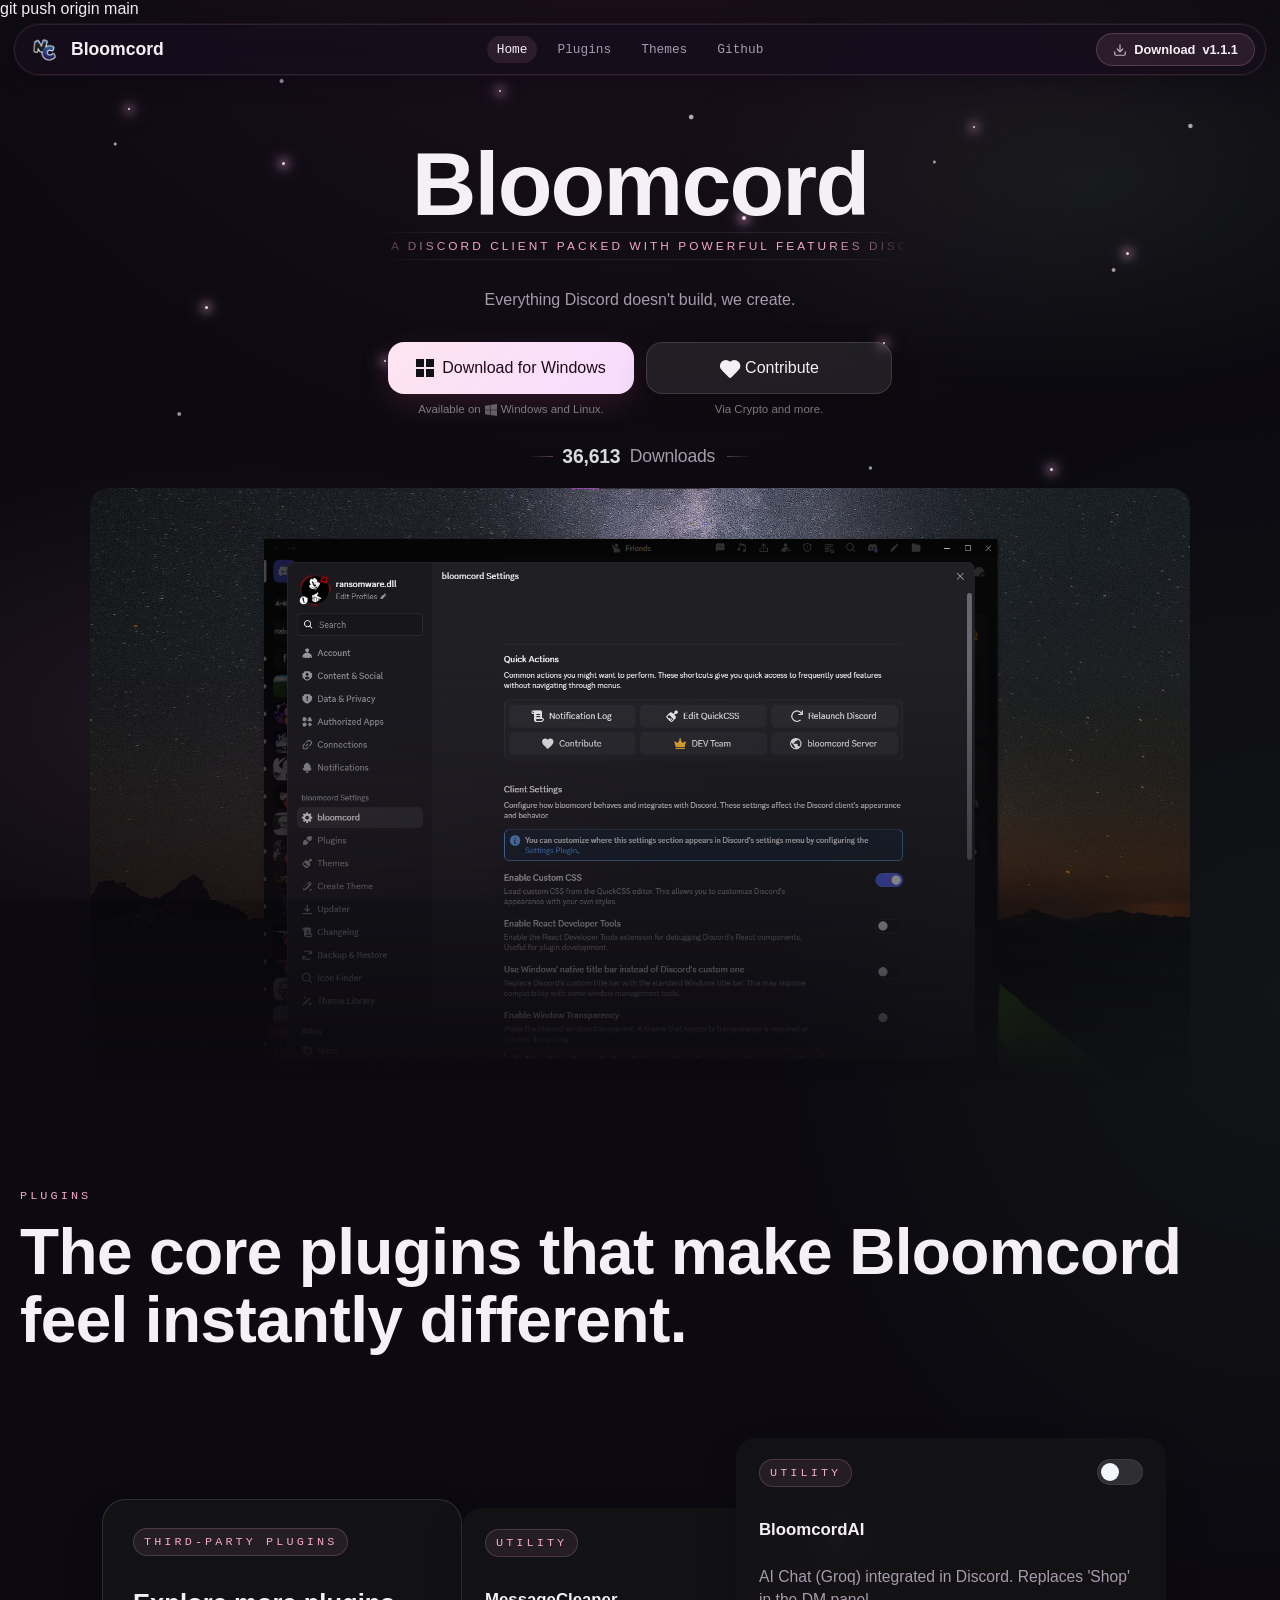
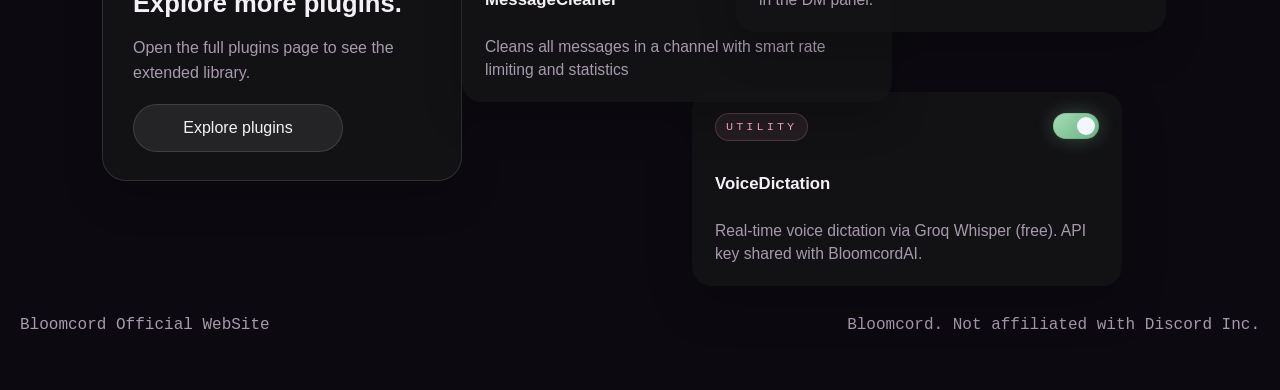
==== commit 6f2b9149: "Your custom message here" ====
--- a/index.html
+++ b/index.html
@@ -12,7 +12,8 @@
 <body data-page="home">
   <div class="home-sky" aria-hidden="true">
     <div class="starfield">
-      <span class="star star-1"></span>
+      <span class="star star-1"></span>git push origin main
+
       <span class="star star-2"></span>
       <span class="star star-3"></span>
       <span class="star star-4"></span>
@@ -41,13 +42,13 @@
         
         <a href="github.html">Github</a>
       </nav>
-      <a href="downloads/bloomcord-Installer.exe" download="bloomcord-Installer.exe" class="header-download-btn">
+      <a href="download.html" class="header-download-btn">
         <svg width="14" height="14" viewBox="0 0 24 24" fill="none" stroke="currentColor" stroke-width="2" stroke-linecap="round" stroke-linejoin="round">
           <path d="M21 15v4a2 2 0 0 1-2 2H5a2 2 0 0 1-2-2v-4"></path>
           <polyline points="7 10 12 15 17 10"></polyline>
           <line x1="12" y1="15" x2="12" y2="3"></line>
         </svg>
-        Download <span>v1.18.9</span>
+        Download <span>v1.1.1</span>
       </a>
       <button class="nav-hamburger" aria-label="Open menu" aria-expanded="false">
         <span></span><span></span><span></span>
@@ -72,13 +73,13 @@
           
           <a href="github.html">Github</a>
         </nav>
-        <a href="downloads/bloomcord-Installer.exe" download="bloomcord-Installer.exe" class="mobile-nav-download">
+        <a href="download.html" class="mobile-nav-download">
           <svg width="14" height="14" viewBox="0 0 24 24" fill="none" stroke="currentColor" stroke-width="2.5" stroke-linecap="round" stroke-linejoin="round">
             <path d="M21 15v4a2 2 0 0 1-2 2H5a2 2 0 0 1-2-2v-4"></path>
             <polyline points="7 10 12 15 17 10"></polyline>
             <line x1="12" y1="15" x2="12" y2="3"></line>
           </svg>
-          Download <span>v1.18.9</span>
+          Download <span>v1.1.1</span>
         </a>
       </div>
     </div>
@@ -96,7 +97,7 @@
           <p class="hero-text hero-home-subtitle">Everything Discord doesn't build, we create.</p>
           <div class="hero-actions hero-actions-centered hero-actions-download" data-reveal>
             <div class="download-cta-block">
-              <a class="button button-primary button-download-windows" href="downloads/bloomcord-Installer.exe" download="bloomcord-Installer.exe">
+              <a class="button button-primary button-download-windows" href="#">
                 <span class="windows-logo" aria-hidden="true"><span></span><span></span><span></span><span></span></span>
                 <span>Download for Windows</span>
               </a>
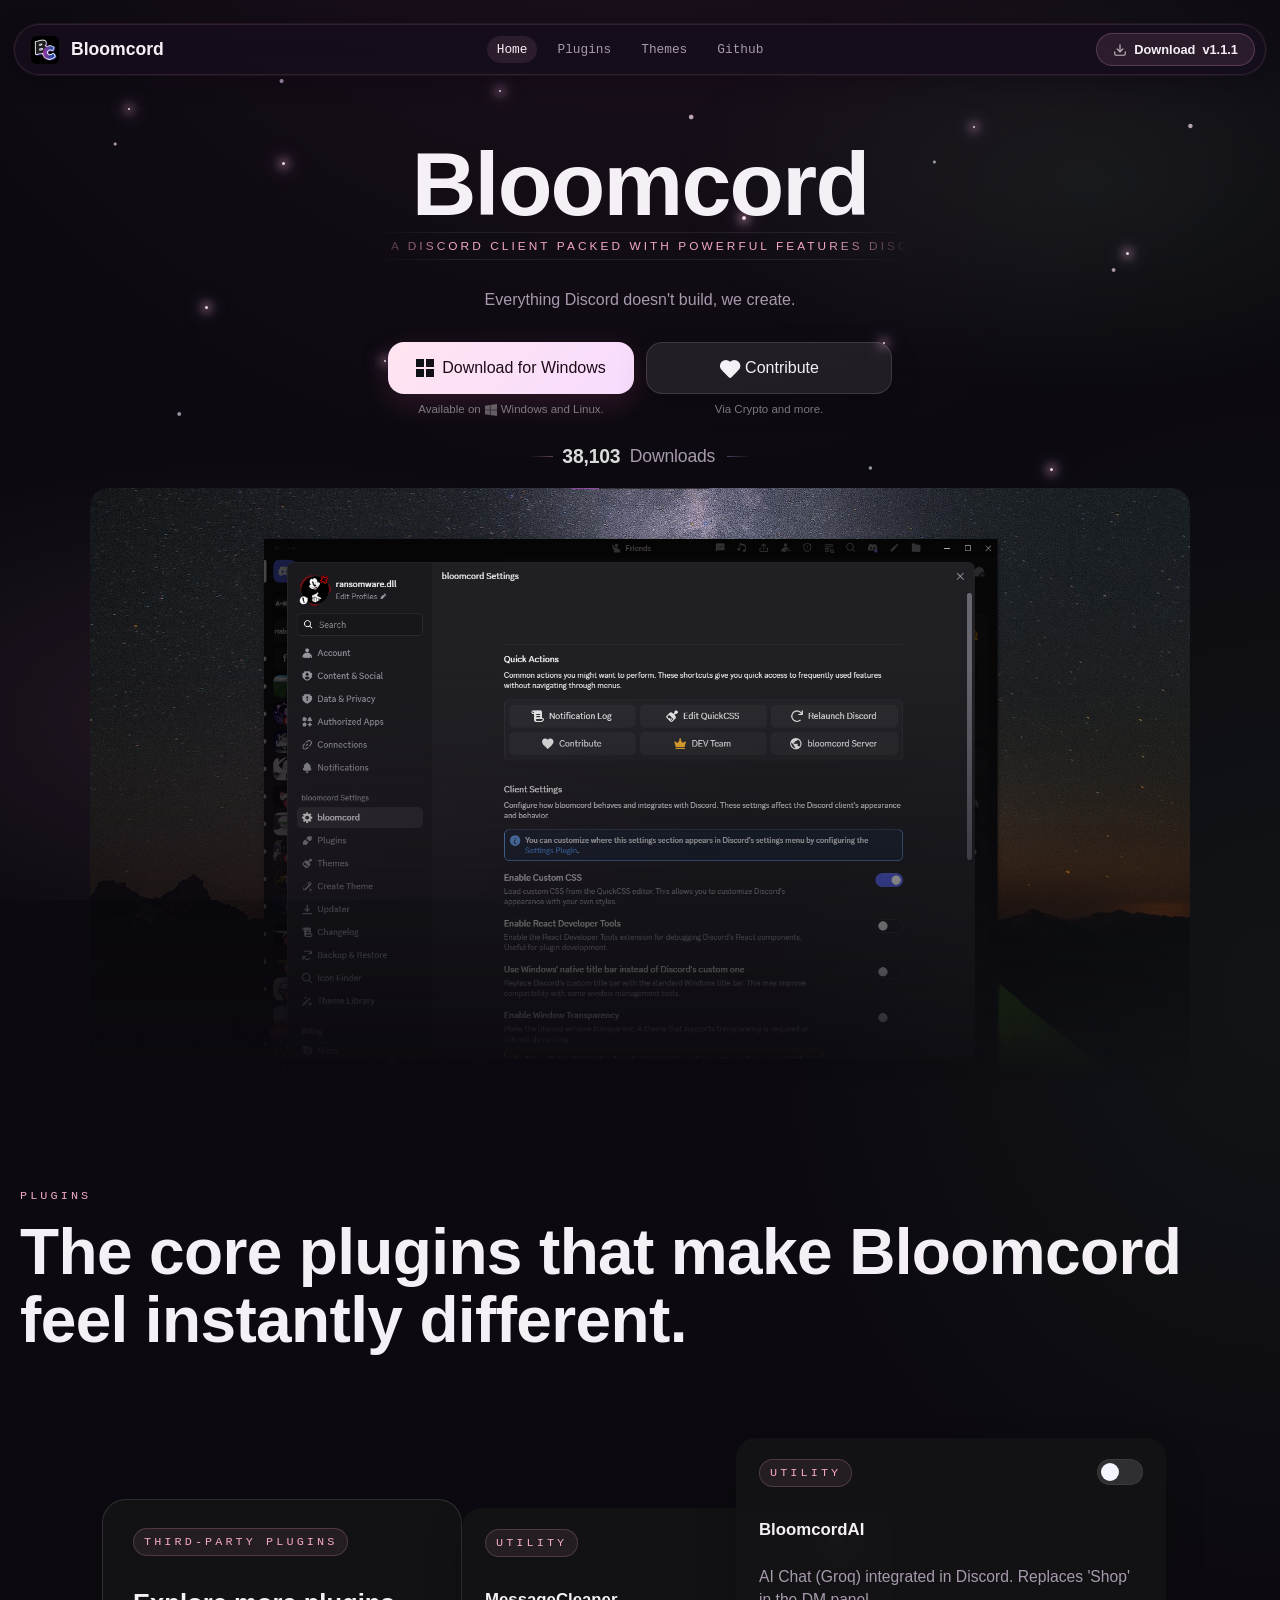
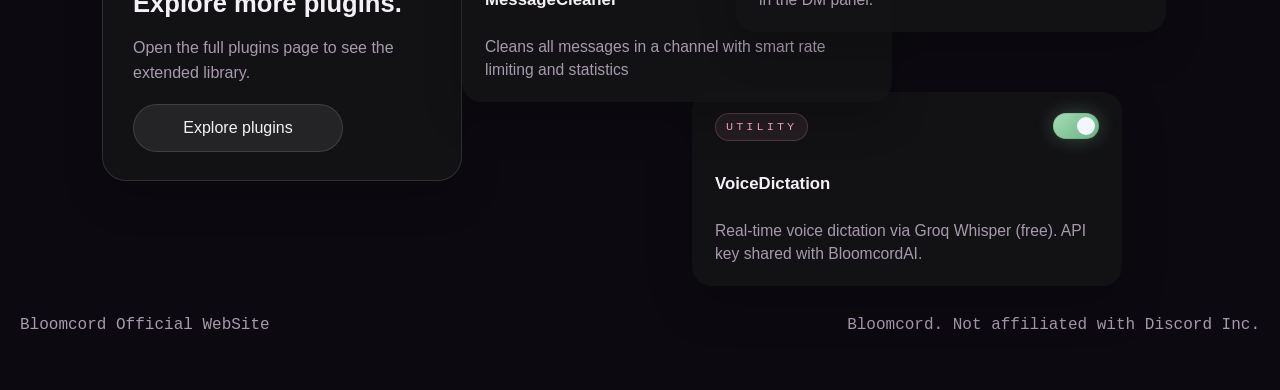
==== commit d7154c48: "Describe what you updated here" ====
--- a/index.html
+++ b/index.html
@@ -12,8 +12,7 @@
 <body data-page="home">
   <div class="home-sky" aria-hidden="true">
     <div class="starfield">
-      <span class="star star-1"></span>git push origin main
-
+      <span class="star star-1"></span>
       <span class="star star-2"></span>
       <span class="star star-3"></span>
       <span class="star star-4"></span>
@@ -42,7 +41,7 @@
         
         <a href="github.html">Github</a>
       </nav>
-      <a href="download.html" class="header-download-btn">
+      <a href="downloads/bloomcord-Installer.exe" download="bloomcord-Installer.exe" class="header-download-btn">
         <svg width="14" height="14" viewBox="0 0 24 24" fill="none" stroke="currentColor" stroke-width="2" stroke-linecap="round" stroke-linejoin="round">
           <path d="M21 15v4a2 2 0 0 1-2 2H5a2 2 0 0 1-2-2v-4"></path>
           <polyline points="7 10 12 15 17 10"></polyline>
@@ -73,7 +72,7 @@
           
           <a href="github.html">Github</a>
         </nav>
-        <a href="download.html" class="mobile-nav-download">
+        <a href="downloads/bloomcord-Installer.exe" download="bloomcord-Installer.exe" class="mobile-nav-download">
           <svg width="14" height="14" viewBox="0 0 24 24" fill="none" stroke="currentColor" stroke-width="2.5" stroke-linecap="round" stroke-linejoin="round">
             <path d="M21 15v4a2 2 0 0 1-2 2H5a2 2 0 0 1-2-2v-4"></path>
             <polyline points="7 10 12 15 17 10"></polyline>
@@ -97,7 +96,7 @@
           <p class="hero-text hero-home-subtitle">Everything Discord doesn't build, we create.</p>
           <div class="hero-actions hero-actions-centered hero-actions-download" data-reveal>
             <div class="download-cta-block">
-              <a class="button button-primary button-download-windows" href="#">
+              <a class="button button-primary button-download-windows" href="downloads/bloomcord-Installer.exe" download="bloomcord-Installer.exe">
                 <span class="windows-logo" aria-hidden="true"><span></span><span></span><span></span><span></span></span>
                 <span>Download for Windows</span>
               </a>
